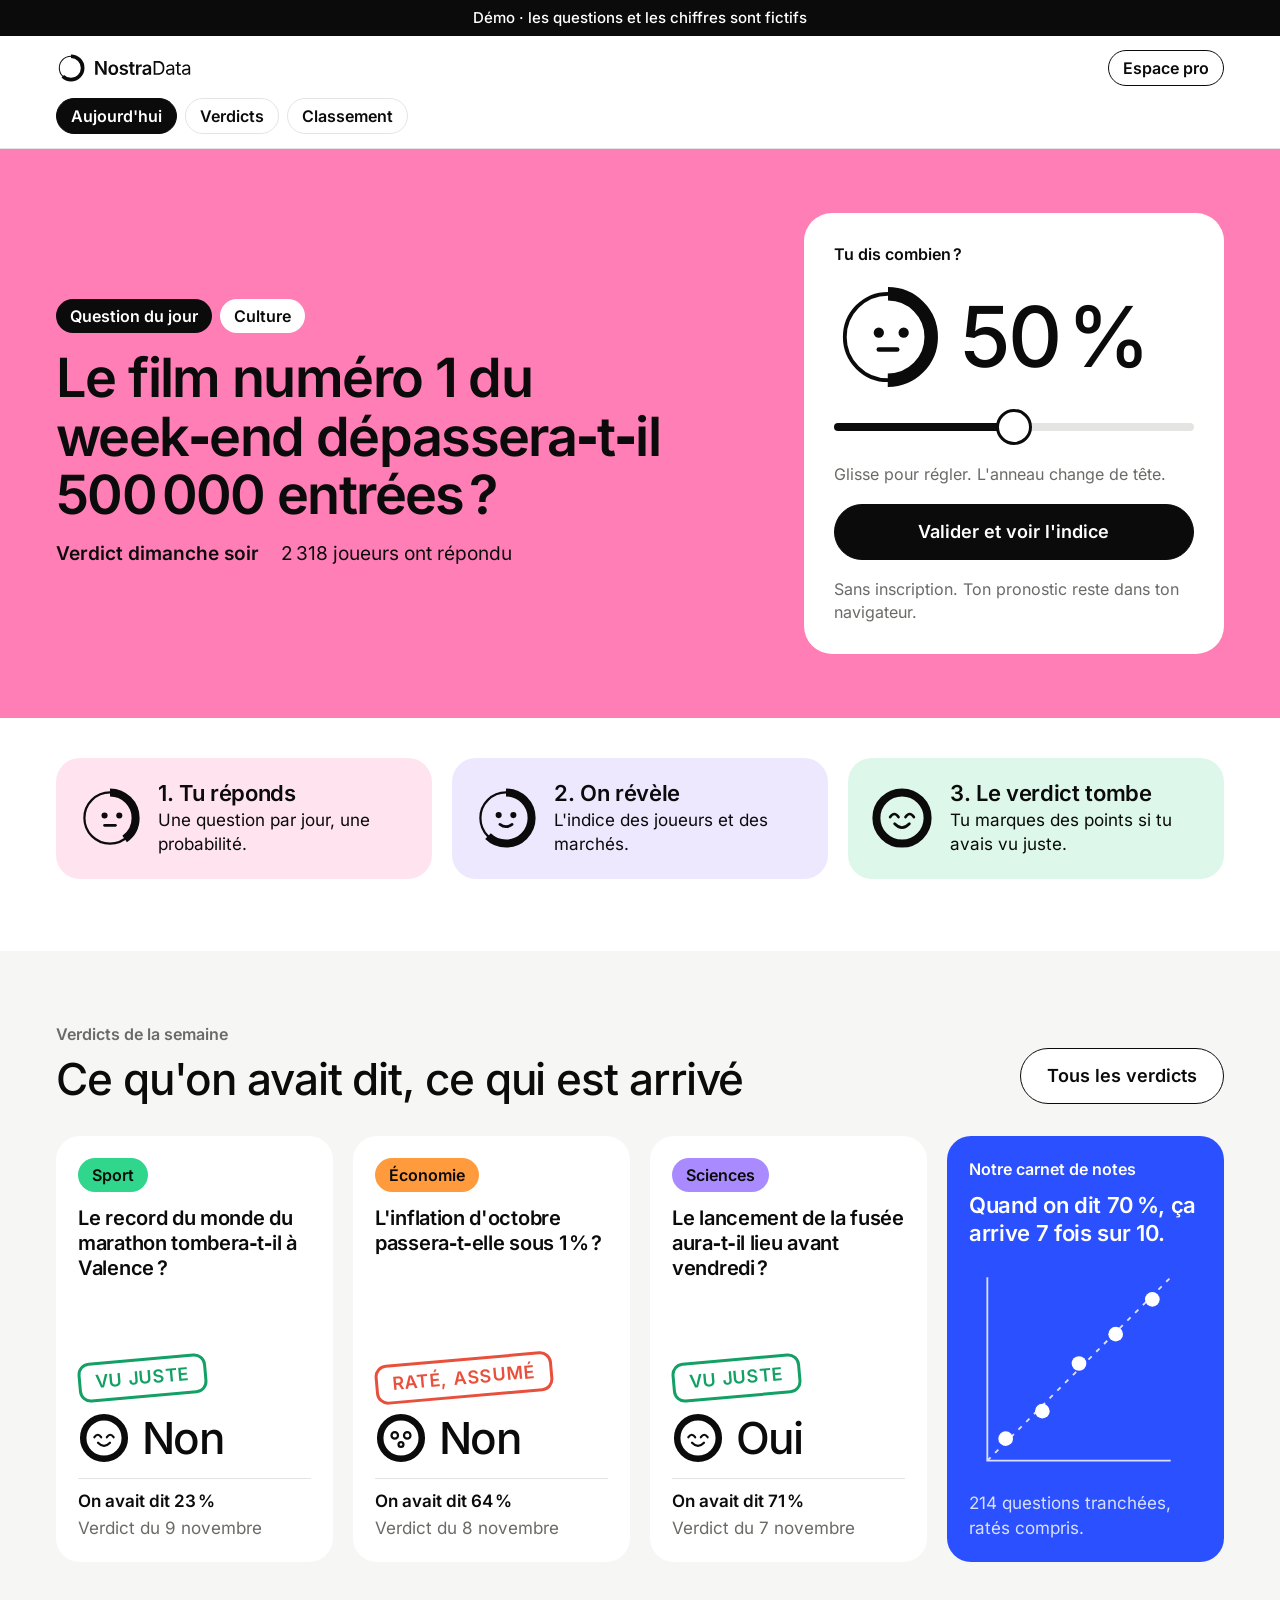
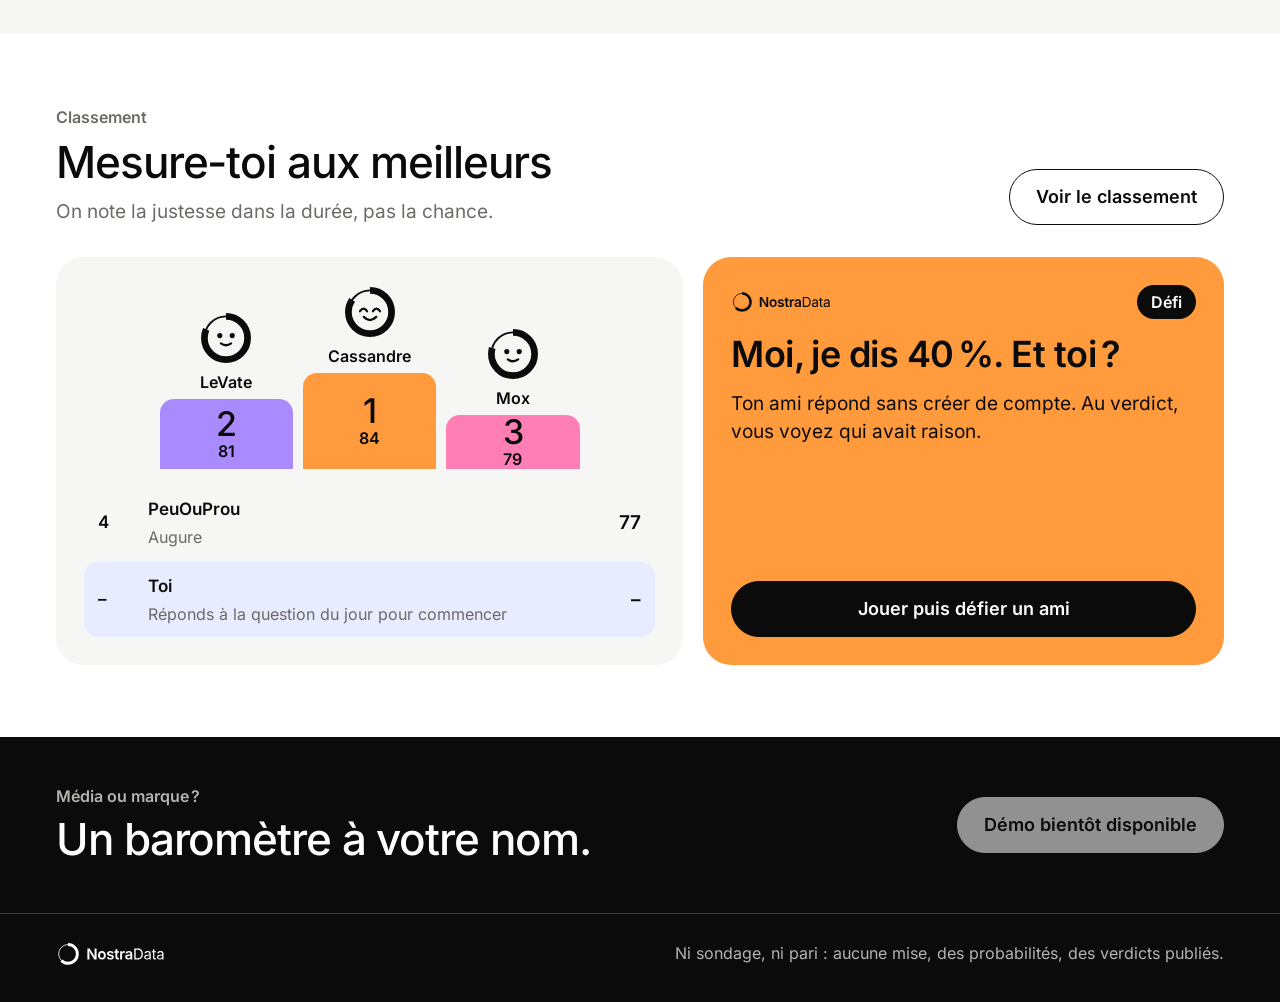
==== index.html @ 10a4ba33 "Première version du site NostraData (démo statique) Trois pages : Aujourd'hui (question du jour joua" ====
<!doctype html>
<html lang="fr">
<head>
<meta charset="utf-8">
<meta name="viewport" content="width=device-width, initial-scale=1">
<title>NostraData — L'avenir, en probabilités</title>
<meta name="description" content="Chaque jour, une question. Tu donnes ta probabilité, on te montre l'indice, et le verdict dit qui avait raison.">
<meta name="theme-color" content="#0B0B0B">
<link rel="icon" href="assets/img/favicon.svg" type="image/svg+xml">
<link rel="preload" href="assets/fonts/inter-latin-400-normal.woff2" as="font" type="font/woff2" crossorigin>
<link rel="preload" href="assets/fonts/inter-latin-600-normal.woff2" as="font" type="font/woff2" crossorigin>
<link rel="stylesheet" href="assets/css/style.css">
</head>
<body>
<div class="demo-bar">Démo · les questions et les chiffres sont fictifs</div>
<header class="site-header">
  <div class="wrap header-row">
    <a class="brand" href="index.html" aria-label="NostraData, accueil"><img src="assets/img/logo.svg" alt="NostraData" width="136" height="30"></a>
    <div class="header-right">
      <span class="streak" id="streak" hidden></span>
      <a class="btn btn--contour btn--petit" href="index.html#pro">Espace pro</a>
    </div>
    <nav class="tabs" aria-label="Navigation principale">
      <a class="tab is-active" href="index.html" aria-current="page">Aujourd'hui</a>
      <a class="tab" href="verdicts.html">Verdicts</a>
      <a class="tab" href="classement.html">Classement</a>
    </nav>
  </div>
</header>
<main>
<section class="hero t-culture" id="hero">
  <div class="wrap hero-row">
    <div class="hero-text">
      <p class="defi-banner" id="defi-banner" hidden></p>
      <div class="hero-pills"><span class="pill">Question du jour</span><span class="pill pill--blanc" id="q-theme">Culture</span></div>
      <h1 id="q-text">La question du jour arrive.</h1>
      <div class="hero-meta"><span class="strong" id="q-verdict"></span><span id="q-players"></span></div>
    </div>

    <div class="play">
      <form id="play-form" class="stack" style="gap: 18px">
        <label class="play-label" for="gauge">Tu dis combien ?</label>
        <div class="gauge"><span class="gauge-face face" id="gauge-face"></span><output class="num" id="gauge-num" for="gauge">50 %</output></div>
        <input class="slider" id="gauge" type="range" min="0" max="100" step="1" value="50">
        <p class="small muted">Glisse pour régler. L'anneau change de tête.</p>
        <button class="btn btn--plein" type="submit">Valider et voir l'indice</button>
        <p class="small muted">Sans inscription. Ton pronostic reste dans ton navigateur.</p>
      </form>

      <div class="reveal" id="reveal" tabindex="-1" aria-live="polite" hidden>
        <div class="duo">
          <div><span class="face" id="r-me-face"></span><span class="num moi" id="r-me"></span><span class="small strong moi">Toi</span></div>
          <div><span class="face" id="r-index-face"></span><span class="num" id="r-index"></span><span class="small strong">L'indice</span></div>
        </div>
        <div class="reveal-stamp" id="r-stamp"></div>
        <p class="strong" id="r-message"></p>
        <div class="rows">
          <div><span>Écart avec l'indice</span><span id="r-gap"></span></div>
          <div><span>Les joueurs</span><span id="r-joueurs"></span></div>
          <div><span>Les marchés</span><span id="r-marches"></span></div>
          <div id="r-friend-row" hidden><span>Ton ami</span><span id="r-friend"></span></div>
        </div>
        <p class="small" id="r-when"></p>
        <button class="btn btn--plein" type="button" id="share">Défier un ami</button>
        <p class="small muted share-status" id="share-status" role="status"></p>
        <button class="link-btn small" type="button" id="replay">Rejouer (démo)</button>
      </div>
    </div>
  </div>
</section>

<section class="steps">
  <div class="wrap grid">
    <div class="step step--1"><span class="face" data-face="40,partage"></span><div><h3>1. Tu réponds</h3><p>Une question par jour, une probabilité.</p></div></div>
    <div class="step step--2"><span class="face" data-face="62,confiant"></span><div><h3>2. On révèle</h3><p>L'indice des joueurs et des marchés.</p></div></div>
    <div class="step step--3"><span class="face" data-face="100,sur"></span><div><h3>3. Le verdict tombe</h3><p>Tu marques des points si tu avais vu juste.</p></div></div>
  </div>
</section>

<section class="section section--gris" style="margin-top: var(--bloc)">
  <div class="wrap stack">
    <div class="section-head">
      <div><p class="kicker">Verdicts de la semaine</p><h2 class="h2">Ce qu'on avait dit, ce qui est arrivé</h2></div>
      <a class="btn btn--contour" href="verdicts.html">Tous les verdicts</a>
    </div>
    <div class="grid" id="verdicts-preview"></div>
  </div>
</section>

<section class="section">
  <div class="wrap stack">
    <div class="section-head">
      <div><p class="kicker">Classement</p><h2 class="h2">Mesure-toi aux meilleurs</h2><p class="muted">On note la justesse dans la durée, pas la chance.</p></div>
      <a class="btn btn--contour" href="classement.html">Voir le classement</a>
    </div>
    <div class="duo-cols">
    <div class="board">
      <div class="podium" id="podium"></div>
      <ol class="rank-list" id="rank-list" data-limit="4"></ol>
    </div>
    <aside class="defi">
      <div class="defi-top"><img src="assets/img/logo.svg" alt="" width="100" height="22"><span class="pill">Défi</span></div>
      <h3>Moi, je dis 40 %. Et toi ?</h3>
      <p>Ton ami répond sans créer de compte. Au verdict, vous voyez qui avait raison.</p>
      <div class="spacer"></div>
      <a class="btn btn--plein" href="index.html">Jouer puis défier un ami</a>
    </aside>
    </div>
  </div>
</section>
</main>
<section class="pro" id="pro">
  <div class="wrap pro-row">
    <div>
      <p class="kicker">Média ou marque ?</p>
      <h2 class="h2">Un baromètre à votre nom.</h2>
    </div>
    <a class="btn btn--blanc" id="pro-contact" href="#pro">Demander une démo</a>
  </div>
</section>
<footer class="site-footer">
  <div class="wrap footer-row">
    <img src="assets/img/logo-blanc.svg" alt="NostraData" width="109" height="24">
    <p>Ni sondage, ni pari : aucune mise, des probabilités, des verdicts publiés.</p>
  </div>
</footer>
<script src="assets/js/data.js"></script>
<script src="assets/js/app.js"></script>
</body>
</html>
---- assets/css/style.css ----
/* NostraData — feuille de style du site
   Charte : Inter (400, 500, 600), aucun texte sous 15 px, une couleur par thème. */

@font-face { font-family: "Inter"; font-style: normal; font-weight: 400; font-display: swap; src: url("../fonts/inter-latin-400-normal.woff2") format("woff2"); }
@font-face { font-family: "Inter"; font-style: normal; font-weight: 500; font-display: swap; src: url("../fonts/inter-latin-500-normal.woff2") format("woff2"); }
@font-face { font-family: "Inter"; font-style: normal; font-weight: 600; font-display: swap; src: url("../fonts/inter-latin-600-normal.woff2") format("woff2"); }

:root {
  --encre: #0B0B0B;
  --blanc: #FFFFFF;
  --gris-50: #F6F6F5;
  --gris-200: #E4E4E2;
  --gris-600: #6A6A67;
  --gris-sombre: #B4B4B1;
  --bleu: #2B50FF;   --bleu-clair: #E8ECFF;
  --vert: #2FD68B;   --vert-clair: #DDF7EA;   --vert-texte: #12A064;
  --rose: #FF7EB6;   --rose-clair: #FFE4EF;
  --orange: #FF9A3D; --orange-clair: #FFEAD8;
  --violet: #A98BFF; --violet-clair: #EEE8FF; --violet-texte: #7A55F0;
  --corail: #FF6A55; --corail-texte: #E8503B;
  --rayon: 24px;
  --marge: 20px;
  --bloc: 40px;
}
@media (min-width: 900px) { :root { --marge: 56px; --bloc: 72px; } }

* { box-sizing: border-box; }
html { -webkit-text-size-adjust: 100%; }
body { margin: 0; background: var(--blanc); color: var(--encre); font-family: "Inter", system-ui, sans-serif; font-size: 17px; line-height: 1.45; }
@media (min-width: 900px) { body { font-size: 19px; } }
img, svg { display: block; max-width: 100%; }
h1, h2, h3, p { margin: 0; }
a { color: inherit; }
:focus-visible { outline: 3px solid var(--bleu); outline-offset: 3px; border-radius: 6px; }
[hidden] { display: none !important; }

.wrap { max-width: 1280px; margin: 0 auto; padding-left: var(--marge); padding-right: var(--marge); }
.section { padding-top: var(--bloc); padding-bottom: var(--bloc); }
.section--gris { background: var(--gris-50); }
.stack { display: flex; flex-direction: column; gap: 24px; }
@media (min-width: 900px) { .stack { gap: 32px; } }
.grid { display: grid; gap: 20px; grid-template-columns: repeat(auto-fit, minmax(250px, 1fr)); }
.muted { color: var(--gris-600); }
.small { font-size: 16px; line-height: 23px; }
.strong { font-weight: 600; }
.nowrap { white-space: nowrap; }

/* Thèmes : une couleur par thème, texte noir sauf sur le bleu */
.t-politique { --theme: var(--bleu);   --theme-texte: var(--blanc); --theme-clair: var(--bleu-clair); }
.t-sport     { --theme: var(--vert);   --theme-texte: var(--encre); --theme-clair: var(--vert-clair); }
.t-culture   { --theme: var(--rose);   --theme-texte: var(--encre); --theme-clair: var(--rose-clair); }
.t-economie  { --theme: var(--orange); --theme-texte: var(--encre); --theme-clair: var(--orange-clair); }
.t-sciences  { --theme: var(--violet); --theme-texte: var(--encre); --theme-clair: var(--violet-clair); }

/* Bandeau démo et en-tête */
.demo-bar { background: var(--encre); color: var(--blanc); text-align: center; font-size: 15px; line-height: 22px; font-weight: 500; padding: 7px 16px; }
.site-header { border-bottom: 1px solid var(--gris-200); background: var(--blanc); }
.header-row { display: flex; flex-wrap: wrap; align-items: center; justify-content: space-between; gap: 12px 24px; padding-top: 14px; padding-bottom: 14px; }
.brand img { height: 30px; width: auto; }
.header-right { display: flex; align-items: center; gap: 10px; }
.streak { display: flex; align-items: center; gap: 8px; background: var(--rose-clair); border-radius: 999px; padding: 5px 14px 5px 6px; font-size: 16px; line-height: 22px; font-weight: 600; }
.streak svg { width: 30px; height: 30px; }
.tabs { flex: 1 1 100%; display: flex; gap: 8px; overflow-x: auto; }
.tab { flex: 0 0 auto; text-decoration: none; font-size: 16px; line-height: 22px; font-weight: 600; padding: 6px 14px; border-radius: 999px; border: 1.5px solid var(--gris-200); background: var(--blanc); color: var(--encre); }
.tab:hover { border-color: var(--encre); }
.tab.is-active { background: var(--encre); border-color: var(--encre); color: var(--blanc); }

/* Éléments de base */
.pill { display: inline-block; font-size: 16px; line-height: 22px; font-weight: 600; padding: 6px 14px; border-radius: 999px; white-space: nowrap; background: var(--encre); color: var(--blanc); }
.pill--blanc { background: var(--blanc); color: var(--encre); }
.pill--theme { background: var(--theme); color: var(--theme-texte); }
.btn { display: inline-block; cursor: pointer; text-align: center; text-decoration: none; font-family: inherit; font-size: 18px; line-height: 24px; font-weight: 600; padding: 15px 26px; border-radius: 999px; border: 1.5px solid var(--encre); background: var(--encre); color: var(--blanc); white-space: nowrap; transition: transform 0.12s ease; }
.btn:hover { transform: translateY(-1px); }
.btn:active { transform: translateY(1px); }
.btn--blanc { background: var(--blanc); color: var(--encre); border-color: var(--blanc); }
.btn--contour { background: var(--blanc); color: var(--encre); }
.btn--plein { width: 100%; }
.btn--petit { font-size: 16px; line-height: 22px; padding: 6px 14px; }
.btn[disabled], .btn[aria-disabled="true"] { opacity: 0.55; cursor: default; transform: none; }
.link-btn { background: none; border: 0; padding: 0; font: inherit; color: var(--gris-600); text-decoration: underline; cursor: pointer; }
.kicker { font-size: 16px; line-height: 22px; font-weight: 600; color: var(--gris-600); }
.h2 { font-size: 30px; line-height: 1.12; font-weight: 500; letter-spacing: -0.025em; }
@media (min-width: 900px) { .h2 { font-size: 44px; } }
.section-head { display: flex; flex-wrap: wrap; align-items: flex-end; justify-content: space-between; gap: 16px; }
.section-head > div { display: flex; flex-direction: column; gap: 10px; max-width: 820px; }
.q { font-weight: 600; letter-spacing: -0.015em; font-size: 20px; line-height: 1.25; }
.num { font-weight: 500; letter-spacing: -0.035em; line-height: 1; white-space: nowrap; }
.stamp { display: inline-block; transform: rotate(-5deg); border: 3px solid currentColor; border-radius: 12px; padding: 6px 14px; font-size: 18px; line-height: 22px; font-weight: 600; letter-spacing: 0.04em; text-transform: uppercase; white-space: nowrap; }
.stamp--juste { color: var(--vert-texte); }
.stamp--rate { color: var(--corail-texte); }
.stamp--foule { color: var(--violet-texte); transform: rotate(-3deg); }

/* Question du jour */
.hero { background: var(--theme); color: var(--theme-texte); }
.hero-row { display: flex; flex-wrap: wrap; align-items: center; justify-content: space-between; gap: 28px; padding-top: 36px; padding-bottom: 36px; }
@media (min-width: 900px) { .hero-row { gap: 56px; padding-top: 64px; padding-bottom: 64px; } }
.hero-text { flex: 999 1 420px; min-width: 0; display: flex; flex-direction: column; gap: 16px; }
.hero-pills { display: flex; flex-wrap: wrap; gap: 8px; }
.hero h1 { font-size: 33px; line-height: 1.08; font-weight: 600; letter-spacing: -0.03em; }
@media (min-width: 900px) { .hero h1 { font-size: 54px; } }
.hero-meta { display: flex; flex-wrap: wrap; gap: 6px 22px; }
.defi-banner { background: var(--encre); color: var(--blanc); border-radius: 16px; padding: 12px 18px; font-weight: 600; align-self: flex-start; }

.play { flex: 1 1 300px; min-width: 0; max-width: 460px; background: var(--blanc); color: var(--encre); border-radius: 28px; padding: 22px; display: flex; flex-direction: column; gap: 18px; }
@media (min-width: 900px) { .play { flex-basis: 420px; padding: 30px; } }
.play-label { font-size: 16px; line-height: 22px; font-weight: 600; }
.gauge { display: flex; align-items: center; gap: 18px; }
.gauge-face { flex: 0 0 auto; width: 92px; height: 92px; }
.gauge .num { font-size: 68px; }
@media (min-width: 900px) { .gauge-face { width: 108px; height: 108px; } .gauge .num { font-size: 84px; } }
.face svg { width: 100%; height: 100%; }
.face .arc { transition: stroke-dasharray 0.25s ease; }

.slider { -webkit-appearance: none; appearance: none; width: 100%; height: 36px; margin: 0; background: transparent; cursor: pointer; --val: 50%; }
.slider::-webkit-slider-runnable-track { height: 8px; border-radius: 4px; background: linear-gradient(to right, var(--encre) var(--val), var(--gris-200) var(--val)); }
.slider::-moz-range-track { height: 8px; border-radius: 4px; background: var(--gris-200); }
.slider::-moz-range-progress { height: 8px; border-radius: 4px; background: var(--encre); }
.slider::-webkit-slider-thumb { -webkit-appearance: none; appearance: none; width: 36px; height: 36px; margin-top: -14px; border-radius: 50%; background: var(--blanc); border: 3px solid var(--encre); }
.slider::-moz-range-thumb { width: 30px; height: 30px; border-radius: 50%; background: var(--blanc); border: 3px solid var(--encre); }

/* Révélation */
.reveal { display: flex; flex-direction: column; gap: 16px; animation: apparition 0.35s ease; }
.reveal:focus { outline: none; }
.duo { display: flex; gap: 10px; }
.duo > div { flex: 1 1 0; display: flex; flex-direction: column; align-items: center; gap: 6px; text-align: center; }
.duo .face { width: 84px; height: 84px; }
.duo .num { font-size: 40px; }
.duo .moi { color: #E0458A; }
.reveal-stamp { display: flex; justify-content: center; min-height: 40px; }
.rows > div { display: flex; justify-content: space-between; gap: 12px; padding: 8px 0; border-top: 1px solid var(--gris-200); font-size: 16px; line-height: 23px; }
.rows > div > span:first-child { color: var(--gris-600); }
.rows > div > span:last-child { font-weight: 600; text-align: right; }
.share-status { min-height: 23px; }
@keyframes apparition { from { opacity: 0; transform: translateY(8px); } to { opacity: 1; transform: none; } }
@keyframes tampon { from { opacity: 0; transform: scale(1.6) rotate(-12deg); } to { opacity: 1; } }
.reveal .stamp { animation: tampon 0.3s ease 0.2s both; }

/* Les trois temps */
.steps { padding-top: 28px; }
@media (min-width: 900px) { .steps { padding-top: 40px; } }
.step { display: flex; align-items: center; gap: 16px; border-radius: var(--rayon); padding: 22px; }
.step .face { flex: 0 0 auto; width: 64px; height: 64px; }
.step h3 { font-size: 22px; line-height: 1.25; font-weight: 600; letter-spacing: -0.015em; }
.step p { font-size: 17px; line-height: 1.45; }
.step--1 { background: var(--rose-clair); } .step--2 { background: var(--violet-clair); } .step--3 { background: var(--vert-clair); }

/* Cartes de verdict */
.card { background: var(--blanc); border-radius: var(--rayon); padding: 22px; display: flex; flex-direction: column; gap: 14px; }
.section:not(.section--gris) .card { border: 1px solid var(--gris-200); }
.card .spacer { flex: 1 1 0; }
.card .result { display: flex; align-items: center; gap: 12px; }
.card .result .face { flex: 0 0 auto; width: 52px; height: 52px; }
.card .result .num { font-size: 44px; }
.card .said { border-top: 1px solid var(--gris-200); padding-top: 10px; display: flex; flex-direction: column; gap: 2px; font-size: 17px; }
.calib { background: var(--bleu); color: var(--blanc); border-radius: var(--rayon); padding: 22px; display: flex; flex-direction: column; gap: 12px; }
.calib .kicker { color: var(--blanc); }
.calib h3 { font-size: 22px; line-height: 1.25; font-weight: 600; letter-spacing: -0.015em; }
.calib svg { max-width: 220px; width: 100%; }
.calib p { color: #D9E0FF; font-size: 17px; }
.filters { display: flex; flex-wrap: wrap; gap: 8px; }
.filter { cursor: pointer; font-family: inherit; font-size: 16px; line-height: 22px; font-weight: 600; padding: 6px 14px; border-radius: 999px; border: 1.5px solid var(--gris-200); background: var(--blanc); color: var(--encre); }
.filter[aria-pressed="true"] { background: var(--encre); border-color: var(--encre); color: var(--blanc); }

/* Classement */
.duo-cols { display: flex; flex-wrap: wrap; gap: 20px; }
.board { flex: 1.3 1 340px; min-width: 0; background: var(--gris-50); border-radius: 28px; padding: 22px; display: flex; flex-direction: column; gap: 16px; }
@media (min-width: 900px) { .board { padding: 28px; } }
.podium { display: flex; align-items: flex-end; gap: 10px; width: 100%; max-width: 420px; align-self: center; }
.podium > div { flex: 1 1 0; min-width: 0; display: flex; flex-direction: column; align-items: center; gap: 6px; }
.podium .face { width: 54px; height: 54px; }
.podium .name { font-size: 16px; line-height: 22px; font-weight: 600; max-width: 100%; overflow: hidden; text-overflow: ellipsis; white-space: nowrap; }
.podium .plinth { width: 100%; border-radius: 14px 14px 0 0; display: flex; flex-direction: column; align-items: center; justify-content: center; }
.podium .plinth .num { font-size: 34px; }
.podium .plinth span:last-child { font-size: 16px; line-height: 20px; font-weight: 600; }
.p1 .plinth { height: 96px; background: var(--orange); } .p2 .plinth { height: 70px; background: var(--violet); } .p3 .plinth { height: 54px; background: var(--rose); }
.rank-list { list-style: none; margin: 0; padding: 0; display: flex; flex-direction: column; gap: 2px; }
.rank-list li { display: flex; align-items: center; gap: 12px; padding: 10px 14px; border-radius: 14px; }
.rank-list li.me { background: var(--bleu-clair); }
.rank-list .rank { flex: 0 0 38px; font-weight: 600; font-size: 17px; }
.rank-list .who { flex: 1 1 0; min-width: 0; }
.rank-list .who .name { font-weight: 600; font-size: 17px; line-height: 24px; }
.rank-list .who .title { font-size: 16px; line-height: 22px; color: var(--gris-600); }
.rank-list .score { font-weight: 600; font-size: 19px; }
.defi { flex: 1 1 300px; min-width: 0; background: var(--orange); border-radius: 28px; padding: 22px; display: flex; flex-direction: column; gap: 14px; }
@media (min-width: 900px) { .defi { padding: 28px; } }
.defi-top { display: flex; align-items: center; justify-content: space-between; }
.defi-top img { height: 22px; width: auto; }
.defi h3 { font-size: 30px; line-height: 1.2; font-weight: 600; letter-spacing: -0.015em; }
@media (min-width: 900px) { .defi h3 { font-size: 36px; } }
.defi .spacer { flex: 1 1 0; }

/* Espace pro et pied de page (registre institut : noir et blanc) */
.pro { background: var(--encre); color: var(--blanc); }
.pro-row { display: flex; flex-wrap: wrap; align-items: center; justify-content: space-between; gap: 20px; padding-top: 36px; padding-bottom: 36px; }
@media (min-width: 900px) { .pro-row { padding-top: 48px; padding-bottom: 48px; } }
.pro-row > div { display: flex; flex-direction: column; gap: 8px; max-width: 760px; }
.pro .kicker { color: var(--gris-sombre); }
.site-footer { background: var(--encre); color: var(--gris-sombre); border-top: 1px solid #3A3A39; font-size: 16px; line-height: 23px; }
.footer-row { display: flex; flex-wrap: wrap; align-items: center; justify-content: space-between; gap: 14px 32px; padding-top: 28px; padding-bottom: 36px; }
.footer-row img { height: 24px; width: auto; }

@media (prefers-reduced-motion: reduce) {
  * { animation: none !important; transition: none !important; }
}
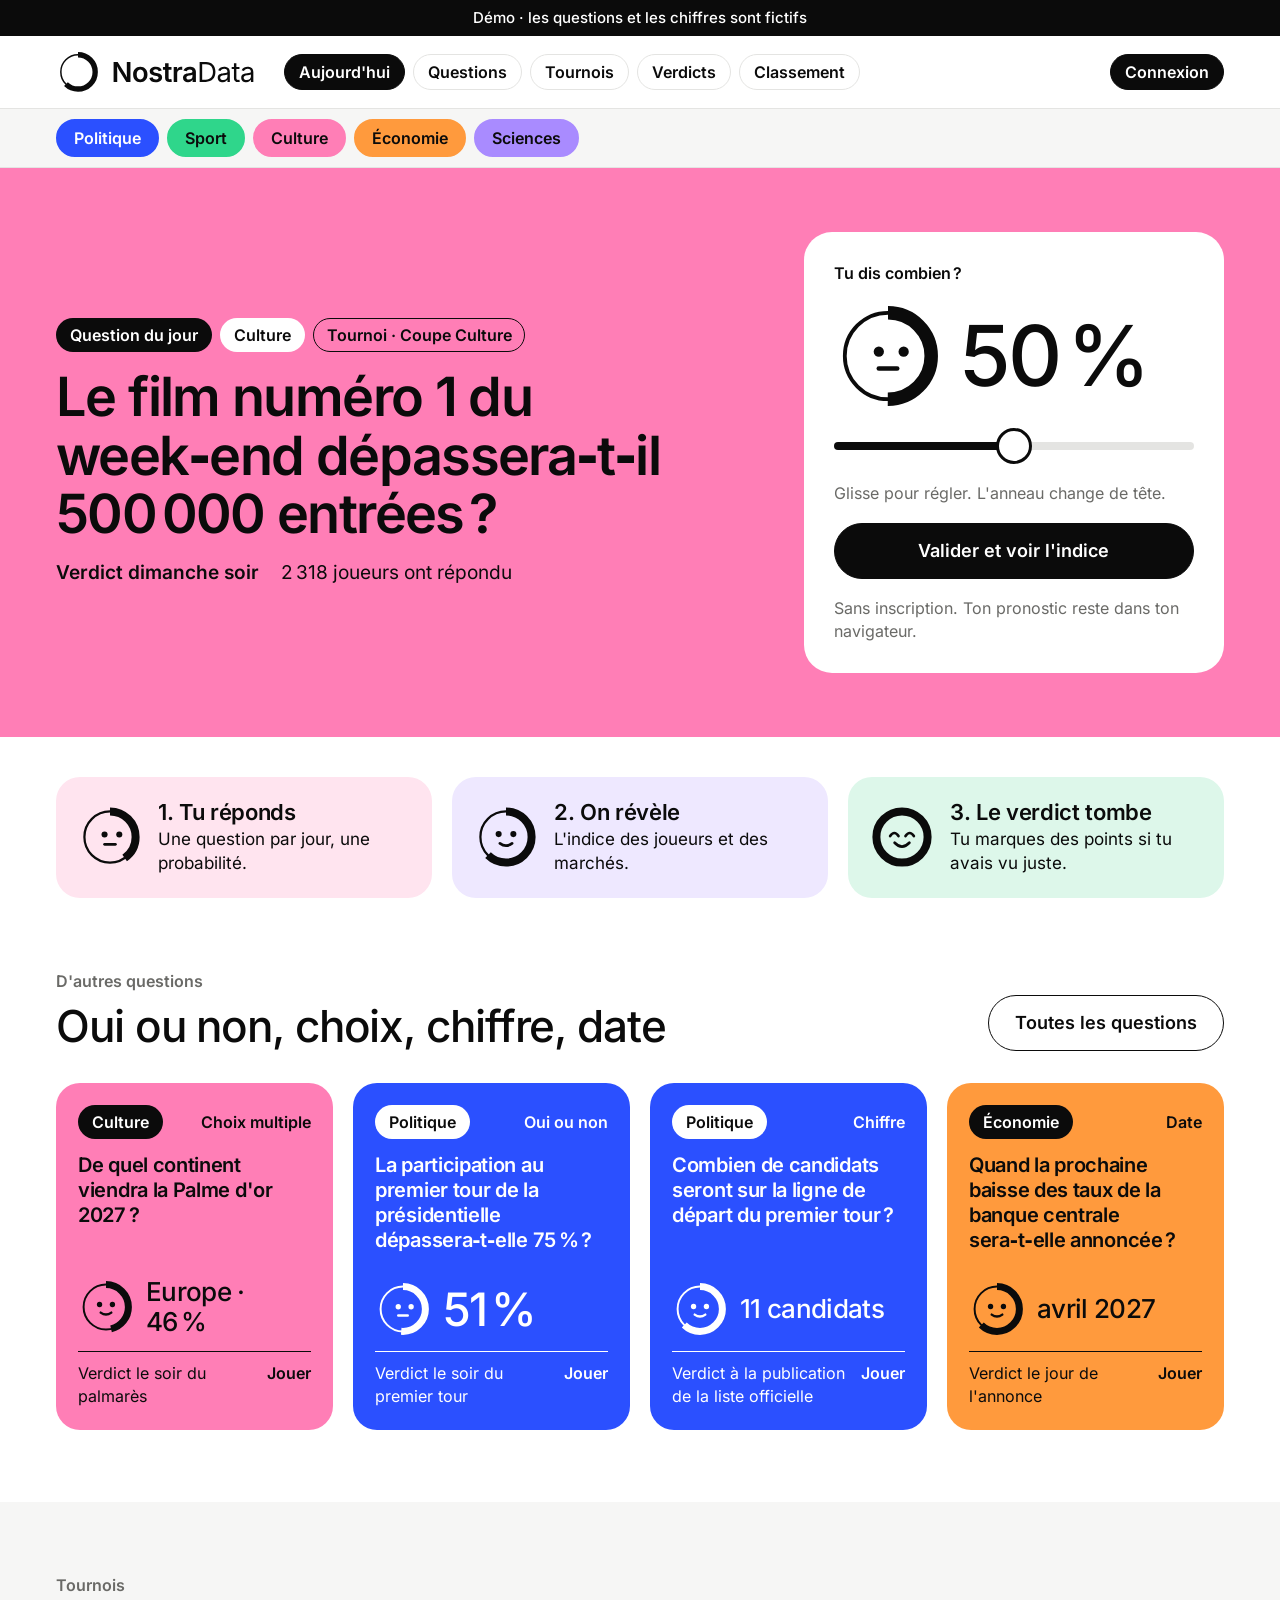
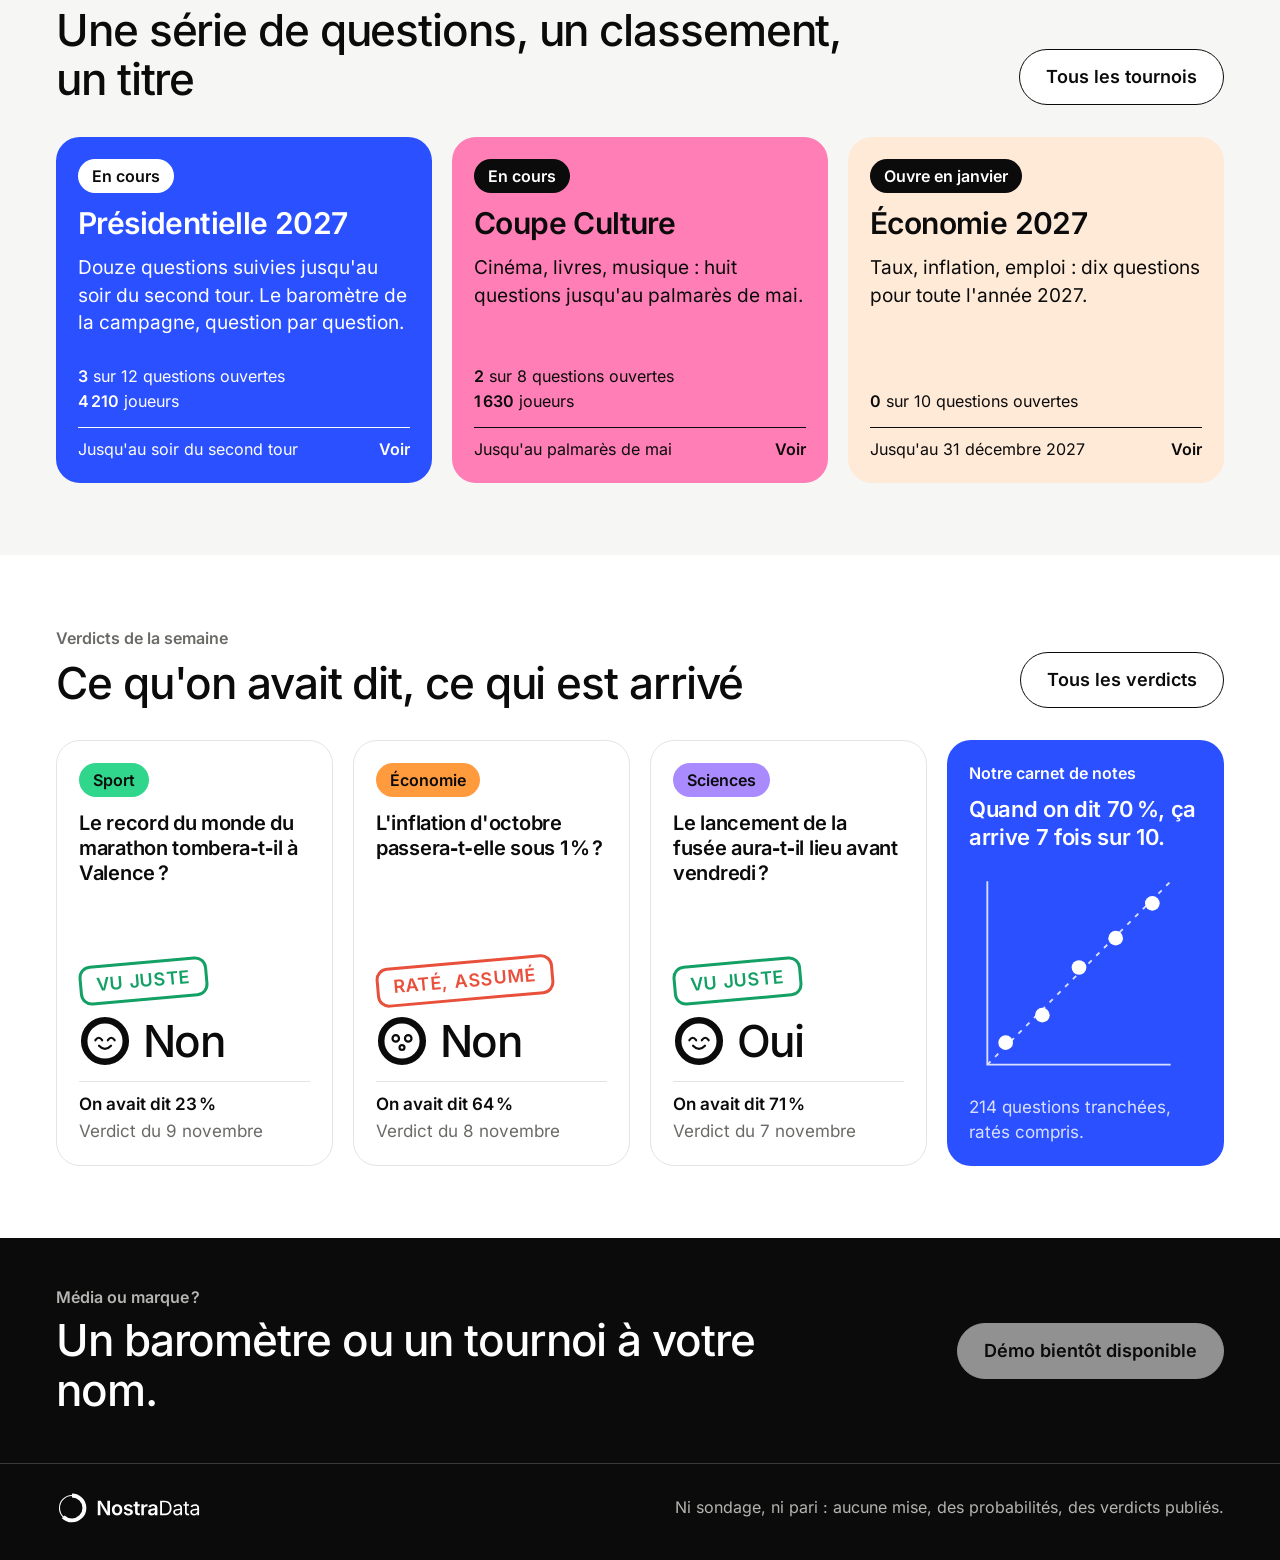
==== commit 68e94c3f: "Connexion, types de questions, tournois et catégories - Page de connexion (démo : rien n'est envoyé " ====
--- a/index.html
+++ b/index.html
@@ -15,16 +15,21 @@
 <div class="demo-bar">Démo · les questions et les chiffres sont fictifs</div>
 <header class="site-header">
   <div class="wrap header-row">
-    <a class="brand" href="index.html" aria-label="NostraData, accueil"><img src="assets/img/logo.svg" alt="NostraData" width="136" height="30"></a>
-    <div class="header-right">
-      <span class="streak" id="streak" hidden></span>
-      <a class="btn btn--contour btn--petit" href="index.html#pro">Espace pro</a>
-    </div>
+    <a class="brand" href="index.html" aria-label="NostraData, accueil"><img src="assets/img/logo.svg" alt="NostraData" width="200" height="44"></a>
     <nav class="tabs" aria-label="Navigation principale">
       <a class="tab is-active" href="index.html" aria-current="page">Aujourd'hui</a>
+      <a class="tab" href="questions.html">Questions</a>
+      <a class="tab" href="tournois.html">Tournois</a>
       <a class="tab" href="verdicts.html">Verdicts</a>
       <a class="tab" href="classement.html">Classement</a>
     </nav>
+    <div class="header-right">
+      <span class="streak" id="streak" hidden></span>
+      <a class="btn btn--petit" id="auth-link" href="connexion.html">Connexion</a>
+    </div>
+  </div>
+  <div class="cats-bar">
+    <nav class="wrap cats" id="cats" aria-label="Catégories"><a class="cat t-politique" href="questions.html?theme=politique">Politique</a><a class="cat t-sport" href="questions.html?theme=sport">Sport</a><a class="cat t-culture" href="questions.html?theme=culture">Culture</a><a class="cat t-economie" href="questions.html?theme=economie">Économie</a><a class="cat t-sciences" href="questions.html?theme=sciences">Sciences</a></nav>
   </div>
 </header>
 <main>
@@ -32,40 +37,11 @@
   <div class="wrap hero-row">
     <div class="hero-text">
       <p class="defi-banner" id="defi-banner" hidden></p>
-      <div class="hero-pills"><span class="pill">Question du jour</span><span class="pill pill--blanc" id="q-theme">Culture</span></div>
+      <div class="hero-pills" id="q-pills"></div>
       <h1 id="q-text">La question du jour arrive.</h1>
       <div class="hero-meta"><span class="strong" id="q-verdict"></span><span id="q-players"></span></div>
     </div>
-
-    <div class="play">
-      <form id="play-form" class="stack" style="gap: 18px">
-        <label class="play-label" for="gauge">Tu dis combien ?</label>
-        <div class="gauge"><span class="gauge-face face" id="gauge-face"></span><output class="num" id="gauge-num" for="gauge">50 %</output></div>
-        <input class="slider" id="gauge" type="range" min="0" max="100" step="1" value="50">
-        <p class="small muted">Glisse pour régler. L'anneau change de tête.</p>
-        <button class="btn btn--plein" type="submit">Valider et voir l'indice</button>
-        <p class="small muted">Sans inscription. Ton pronostic reste dans ton navigateur.</p>
-      </form>
-
-      <div class="reveal" id="reveal" tabindex="-1" aria-live="polite" hidden>
-        <div class="duo">
-          <div><span class="face" id="r-me-face"></span><span class="num moi" id="r-me"></span><span class="small strong moi">Toi</span></div>
-          <div><span class="face" id="r-index-face"></span><span class="num" id="r-index"></span><span class="small strong">L'indice</span></div>
-        </div>
-        <div class="reveal-stamp" id="r-stamp"></div>
-        <p class="strong" id="r-message"></p>
-        <div class="rows">
-          <div><span>Écart avec l'indice</span><span id="r-gap"></span></div>
-          <div><span>Les joueurs</span><span id="r-joueurs"></span></div>
-          <div><span>Les marchés</span><span id="r-marches"></span></div>
-          <div id="r-friend-row" hidden><span>Ton ami</span><span id="r-friend"></span></div>
-        </div>
-        <p class="small" id="r-when"></p>
-        <button class="btn btn--plein" type="button" id="share">Défier un ami</button>
-        <p class="small muted share-status" id="share-status" role="status"></p>
-        <button class="link-btn small" type="button" id="replay">Rejouer (démo)</button>
-      </div>
-    </div>
+    <div class="play" id="play" data-question="today"><noscript>Active JavaScript pour jouer.</noscript></div>
   </div>
 </section>
 
@@ -77,7 +53,27 @@
   </div>
 </section>
 
-<section class="section section--gris" style="margin-top: var(--bloc)">
+<section class="section">
+  <div class="wrap stack">
+    <div class="section-head">
+      <div><p class="kicker">D'autres questions</p><h2 class="h2">Oui ou non, choix, chiffre, date</h2></div>
+      <a class="btn btn--contour" href="questions.html">Toutes les questions</a>
+    </div>
+    <div class="grid" data-questions="autres" data-limit="4"></div>
+  </div>
+</section>
+
+<section class="section section--gris">
+  <div class="wrap stack">
+    <div class="section-head">
+      <div><p class="kicker">Tournois</p><h2 class="h2">Une série de questions, un classement, un titre</h2></div>
+      <a class="btn btn--contour" href="tournois.html">Tous les tournois</a>
+    </div>
+    <div class="grid grid--large" data-tournaments data-limit="3"></div>
+  </div>
+</section>
+
+<section class="section">
   <div class="wrap stack">
     <div class="section-head">
       <div><p class="kicker">Verdicts de la semaine</p><h2 class="h2">Ce qu'on avait dit, ce qui est arrivé</h2></div>
@@ -86,41 +82,19 @@
     <div class="grid" id="verdicts-preview"></div>
   </div>
 </section>
-
-<section class="section">
-  <div class="wrap stack">
-    <div class="section-head">
-      <div><p class="kicker">Classement</p><h2 class="h2">Mesure-toi aux meilleurs</h2><p class="muted">On note la justesse dans la durée, pas la chance.</p></div>
-      <a class="btn btn--contour" href="classement.html">Voir le classement</a>
-    </div>
-    <div class="duo-cols">
-    <div class="board">
-      <div class="podium" id="podium"></div>
-      <ol class="rank-list" id="rank-list" data-limit="4"></ol>
-    </div>
-    <aside class="defi">
-      <div class="defi-top"><img src="assets/img/logo.svg" alt="" width="100" height="22"><span class="pill">Défi</span></div>
-      <h3>Moi, je dis 40 %. Et toi ?</h3>
-      <p>Ton ami répond sans créer de compte. Au verdict, vous voyez qui avait raison.</p>
-      <div class="spacer"></div>
-      <a class="btn btn--plein" href="index.html">Jouer puis défier un ami</a>
-    </aside>
-    </div>
-  </div>
-</section>
 </main>
 <section class="pro" id="pro">
   <div class="wrap pro-row">
     <div>
       <p class="kicker">Média ou marque ?</p>
-      <h2 class="h2">Un baromètre à votre nom.</h2>
+      <h2 class="h2">Un baromètre ou un tournoi à votre nom.</h2>
     </div>
     <a class="btn btn--blanc" id="pro-contact" href="#pro">Demander une démo</a>
   </div>
 </section>
 <footer class="site-footer">
   <div class="wrap footer-row">
-    <img src="assets/img/logo-blanc.svg" alt="NostraData" width="109" height="24">
+    <img src="assets/img/logo-blanc.svg" alt="NostraData" width="145" height="32">
     <p>Ni sondage, ni pari : aucune mise, des probabilités, des verdicts publiés.</p>
   </div>
 </footer>
--- a/assets/css/style.css
+++ b/assets/css/style.css
@@ -46,24 +46,34 @@
 .nowrap { white-space: nowrap; }
 
 /* Thèmes : une couleur par thème, texte noir sauf sur le bleu */
-.t-politique { --theme: var(--bleu);   --theme-texte: var(--blanc); --theme-clair: var(--bleu-clair); }
-.t-sport     { --theme: var(--vert);   --theme-texte: var(--encre); --theme-clair: var(--vert-clair); }
-.t-culture   { --theme: var(--rose);   --theme-texte: var(--encre); --theme-clair: var(--rose-clair); }
-.t-economie  { --theme: var(--orange); --theme-texte: var(--encre); --theme-clair: var(--orange-clair); }
-.t-sciences  { --theme: var(--violet); --theme-texte: var(--encre); --theme-clair: var(--violet-clair); }
+.t-politique { --theme: var(--bleu);   --theme-texte: var(--blanc); --theme-clair: var(--bleu-clair); --theme-inverse: var(--encre); }
+.t-sport     { --theme: var(--vert);   --theme-texte: var(--encre); --theme-clair: var(--vert-clair); --theme-inverse: var(--blanc); }
+.t-culture   { --theme: var(--rose);   --theme-texte: var(--encre); --theme-clair: var(--rose-clair); --theme-inverse: var(--blanc); }
+.t-economie  { --theme: var(--orange); --theme-texte: var(--encre); --theme-clair: var(--orange-clair); --theme-inverse: var(--blanc); }
+.t-sciences  { --theme: var(--violet); --theme-texte: var(--encre); --theme-clair: var(--violet-clair); --theme-inverse: var(--blanc); }
 
 /* Bandeau démo et en-tête */
 .demo-bar { background: var(--encre); color: var(--blanc); text-align: center; font-size: 15px; line-height: 22px; font-weight: 500; padding: 7px 16px; }
 .site-header { border-bottom: 1px solid var(--gris-200); background: var(--blanc); }
-.header-row { display: flex; flex-wrap: wrap; align-items: center; justify-content: space-between; gap: 12px 24px; padding-top: 14px; padding-bottom: 14px; }
-.brand img { height: 30px; width: auto; }
+.header-row { display: flex; flex-wrap: wrap; align-items: center; justify-content: space-between; gap: 12px 28px; padding-top: 14px; padding-bottom: 14px; }
+.brand img { height: 36px; width: auto; }
 .header-right { display: flex; align-items: center; gap: 10px; }
-.streak { display: flex; align-items: center; gap: 8px; background: var(--rose-clair); border-radius: 999px; padding: 5px 14px 5px 6px; font-size: 16px; line-height: 22px; font-weight: 600; }
-.streak svg { width: 30px; height: 30px; }
-.tabs { flex: 1 1 100%; display: flex; gap: 8px; overflow-x: auto; }
+.streak { display: flex; align-items: center; gap: 8px; background: var(--rose-clair); border-radius: 999px; padding: 5px 14px 5px 6px; font-size: 16px; line-height: 22px; font-weight: 600; white-space: nowrap; }
+.streak .face { width: 30px; height: 30px; }
+.tabs { order: 3; flex: 1 1 100%; display: flex; gap: 8px; overflow-x: auto; scrollbar-width: none; }
+.tabs::-webkit-scrollbar, .cats::-webkit-scrollbar { display: none; }
+@media (min-width: 900px) {
+  .brand img { height: 44px; }
+  .tabs { order: 0; flex: 1 1 auto; }
+}
 .tab { flex: 0 0 auto; text-decoration: none; font-size: 16px; line-height: 22px; font-weight: 600; padding: 6px 14px; border-radius: 999px; border: 1.5px solid var(--gris-200); background: var(--blanc); color: var(--encre); }
 .tab:hover { border-color: var(--encre); }
 .tab.is-active { background: var(--encre); border-color: var(--encre); color: var(--blanc); }
+/* Barre des catégories : une couleur par thème */
+.cats-bar { border-top: 1px solid var(--gris-200); background: var(--gris-50); }
+.cats { display: flex; gap: 8px; overflow-x: auto; scrollbar-width: none; padding-top: 10px; padding-bottom: 10px; }
+.cat { flex: 0 0 auto; text-decoration: none; font-size: 16px; line-height: 22px; font-weight: 600; padding: 6px 16px; border-radius: 999px; background: var(--theme); color: var(--theme-texte); border: 2px solid var(--theme); }
+.cat:hover, .cat.is-active { border-color: var(--encre); }
 
 /* Éléments de base */
 .pill { display: inline-block; font-size: 16px; line-height: 22px; font-weight: 600; padding: 6px 14px; border-radius: 999px; white-space: nowrap; background: var(--encre); color: var(--blanc); }
@@ -142,7 +152,7 @@
 .step .face { flex: 0 0 auto; width: 64px; height: 64px; }
 .step h3 { font-size: 22px; line-height: 1.25; font-weight: 600; letter-spacing: -0.015em; }
 .step p { font-size: 17px; line-height: 1.45; }
-.step--1 { background: var(--rose-clair); } .step--2 { background: var(--violet-clair); } .step--3 { background: var(--vert-clair); }
+.step--1 { background: var(--rose-clair); } .step--2 { background: var(--violet-clair); } .step--3 { background: var(--vert-clair); } .step--4 { background: var(--orange-clair); }
 
 /* Cartes de verdict */
 .card { background: var(--blanc); border-radius: var(--rayon); padding: 22px; display: flex; flex-direction: column; gap: 14px; }
@@ -184,7 +194,7 @@
 .defi { flex: 1 1 300px; min-width: 0; background: var(--orange); border-radius: 28px; padding: 22px; display: flex; flex-direction: column; gap: 14px; }
 @media (min-width: 900px) { .defi { padding: 28px; } }
 .defi-top { display: flex; align-items: center; justify-content: space-between; }
-.defi-top img { height: 22px; width: auto; }
+.defi-top img { height: 26px; width: auto; }
 .defi h3 { font-size: 30px; line-height: 1.2; font-weight: 600; letter-spacing: -0.015em; }
 @media (min-width: 900px) { .defi h3 { font-size: 36px; } }
 .defi .spacer { flex: 1 1 0; }
@@ -197,7 +207,85 @@
 .pro .kicker { color: var(--gris-sombre); }
 .site-footer { background: var(--encre); color: var(--gris-sombre); border-top: 1px solid #3A3A39; font-size: 16px; line-height: 23px; }
 .footer-row { display: flex; flex-wrap: wrap; align-items: center; justify-content: space-between; gap: 14px 32px; padding-top: 28px; padding-bottom: 36px; }
-.footer-row img { height: 24px; width: auto; }
+.footer-row img { height: 32px; width: auto; }
+
+/* Pastilles supplémentaires */
+.pill--inverse { background: var(--theme-texte); color: var(--theme-inverse); }
+.pill--contour { background: transparent; color: inherit; border: 1.5px solid currentColor; padding: 4.5px 12.5px; text-decoration: none; }
+.h3 { font-size: 26px; line-height: 1.2; font-weight: 600; letter-spacing: -0.015em; }
+.hero-lead { font-size: 20px; line-height: 1.45; max-width: 620px; }
+.grid--large { grid-template-columns: repeat(auto-fit, minmax(290px, 1fr)); }
+
+/* Jouer : formulaire commun aux quatre types de questions */
+.play-form { display: flex; flex-direction: column; gap: 18px; }
+.gauge .num--texte, .num--texte { font-size: 34px; line-height: 1.1; white-space: normal; letter-spacing: -0.025em; }
+@media (min-width: 900px) { .gauge .num--texte { font-size: 40px; } }
+.options { border: 0; margin: 0; padding: 0; display: flex; flex-direction: column; gap: 8px; min-width: 0; }
+.options legend { padding: 0; margin-bottom: 10px; }
+.option { position: relative; display: block; cursor: pointer; }
+.option input { position: absolute; opacity: 0; inset: 0; width: 100%; height: 100%; margin: 0; cursor: pointer; }
+.option span { display: block; border: 1.5px solid var(--gris-200); border-radius: 14px; padding: 11px 16px; font-weight: 500; font-size: 17px; line-height: 24px; }
+.option:hover span { border-color: var(--encre); }
+.option input:checked + span { background: var(--encre); border-color: var(--encre); color: var(--blanc); font-weight: 600; }
+.option input:focus-visible + span { outline: 3px solid var(--bleu); outline-offset: 3px; }
+
+/* Révélation : choix multiple */
+.bars { display: flex; flex-direction: column; gap: 10px; }
+.bar-top { display: flex; justify-content: space-between; gap: 12px; font-size: 16px; line-height: 23px; }
+.bar-top span:last-child { font-weight: 600; }
+.bar-track { height: 14px; border-radius: 7px; background: var(--gris-50); overflow: hidden; }
+.bar-fill { height: 100%; border-radius: 7px; background: var(--gris-200); }
+.bar.is-me .bar-top { font-weight: 600; color: #C23274; }
+.bar.is-me .bar-fill { background: var(--rose); }
+
+/* Révélation : chiffre et date */
+.scale { position: relative; height: 44px; margin: 6px 12px 0; }
+.scale::before { content: ""; position: absolute; left: -12px; right: -12px; top: 18px; height: 8px; border-radius: 4px; background: var(--gris-200); }
+.scale-range { position: absolute; top: 18px; height: 8px; background: var(--violet); border-radius: 4px; }
+.scale-mark { position: absolute; top: 9px; width: 26px; height: 26px; margin-left: -13px; border-radius: 50%; box-sizing: border-box; }
+.scale-index { background: var(--encre); }
+.scale-me { background: var(--blanc); border: 5px solid #E0458A; }
+.scale-ends { display: flex; justify-content: space-between; gap: 12px; }
+.scale-legend { display: flex; flex-wrap: wrap; gap: 6px 16px; }
+.scale-legend span { display: inline-flex; align-items: center; gap: 6px; }
+.lg { display: inline-block; width: 14px; height: 14px; border-radius: 50%; }
+.lg-me { border: 4px solid #E0458A; box-sizing: border-box; } .lg-index { background: var(--encre); } .lg-range { background: var(--violet); border-radius: 4px; width: 22px; height: 8px; }
+
+/* Cartes de question et de tournoi */
+.qcard, .tcard { display: flex; flex-direction: column; gap: 14px; text-decoration: none; background: var(--theme); color: var(--theme-texte); border-radius: var(--rayon); padding: 22px; min-height: 250px; transition: transform 0.12s ease; }
+.qcard:hover, .tcard:hover { transform: translateY(-3px); }
+.qcard .spacer, .tcard .spacer { flex: 1 1 0; }
+.qcard-top { display: flex; align-items: center; justify-content: space-between; gap: 8px; }
+.qcard-index { display: flex; align-items: center; gap: 12px; }
+.qcard-index .face { flex: 0 0 auto; width: 56px; height: 56px; }
+.qcard-index .num { font-size: 46px; }
+.qcard-index .num--texte { font-size: 26px; line-height: 1.15; }
+.qcard-foot { display: flex; justify-content: space-between; gap: 12px; border-top: 1px solid currentColor; padding-top: 10px; }
+.tcard h3 { font-size: 30px; line-height: 1.12; font-weight: 600; letter-spacing: -0.02em; }
+.tcard-meta { display: flex; flex-direction: column; gap: 2px; }
+.tcard--avenir { background: var(--theme-clair); color: var(--encre); }
+.tcard--avenir .pill--inverse { background: var(--encre); color: var(--blanc); }
+.progress { display: flex; gap: 5px; }
+.progress span { flex: 1 1 0; height: 10px; border-radius: 5px; background: var(--gris-200); }
+.progress span.is-open { background: var(--encre); }
+.rule-box { background: var(--violet-clair); border-radius: var(--rayon); padding: 22px; display: flex; flex-direction: column; gap: 8px; }
+.board--blanc { background: var(--blanc); flex: 0 1 auto; max-width: 760px; }
+
+/* Connexion */
+.auth { display: flex; flex-wrap: wrap; align-items: stretch; gap: 20px; }
+.auth-pitch { flex: 1 1 320px; background: var(--violet); border-radius: 28px; padding: 28px; display: flex; flex-direction: column; gap: 18px; }
+.auth-pitch .face { width: 96px; height: 96px; }
+.ticks { list-style: none; margin: 0; padding: 0; display: flex; flex-direction: column; gap: 12px; }
+.ticks li { position: relative; padding-left: 26px; }
+.ticks li::before { content: ""; position: absolute; left: 0; top: 0.5em; width: 12px; height: 12px; border-radius: 50%; background: var(--encre); }
+.auth-card { flex: 1 1 340px; max-width: 520px; border: 1.5px solid var(--encre); border-radius: 28px; padding: 28px; display: flex; flex-direction: column; gap: 18px; }
+.fields { display: flex; flex-direction: column; gap: 16px; }
+.field { display: flex; flex-direction: column; gap: 6px; }
+.field label { font-weight: 600; font-size: 17px; }
+.field input { font: inherit; font-size: 18px; line-height: 26px; padding: 12px 16px; border: 1.5px solid var(--gris-200); border-radius: 14px; background: var(--blanc); color: var(--encre); width: 100%; }
+.field input:hover { border-color: var(--encre); }
+.field input:focus-visible { outline: 3px solid var(--bleu); outline-offset: 2px; border-color: var(--encre); }
+.demo-note { background: var(--gris-50); border-radius: 14px; padding: 12px 16px; }
 
 @media (prefers-reduced-motion: reduce) {
   * { animation: none !important; transition: none !important; }
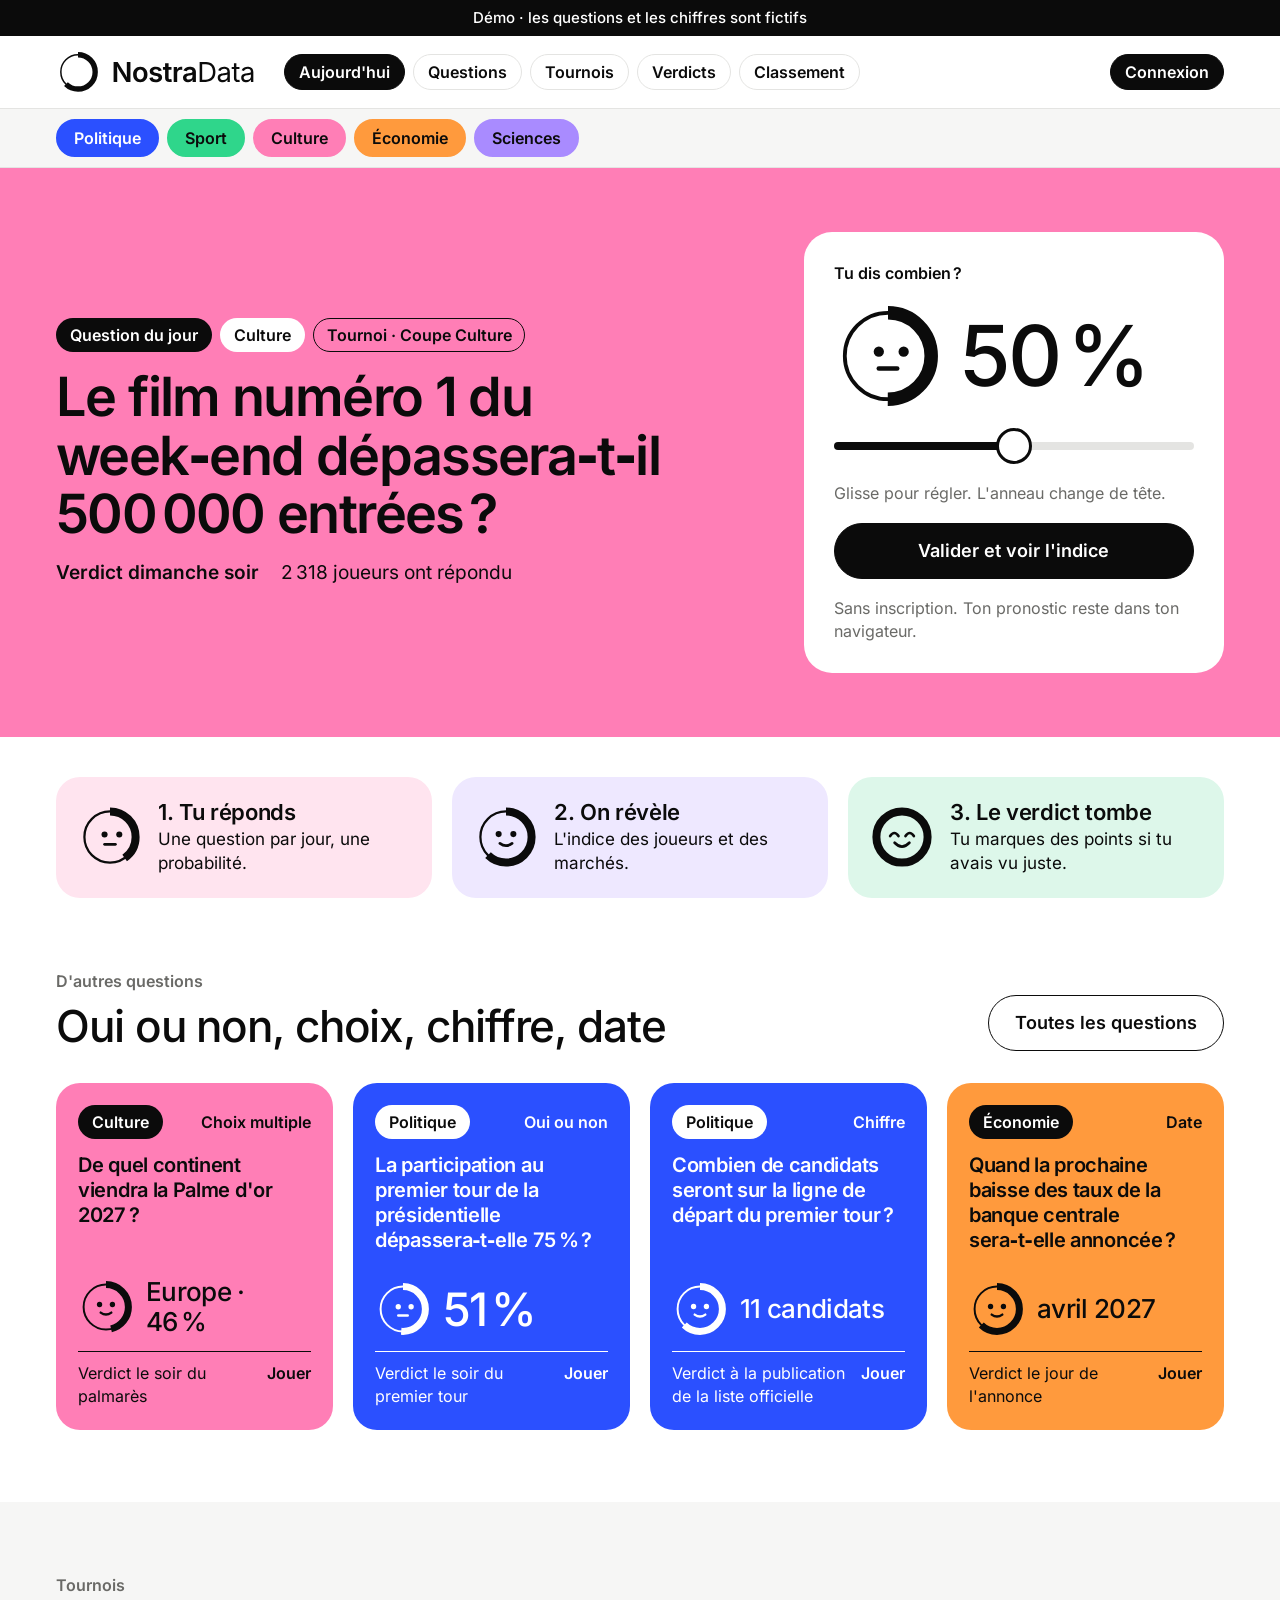
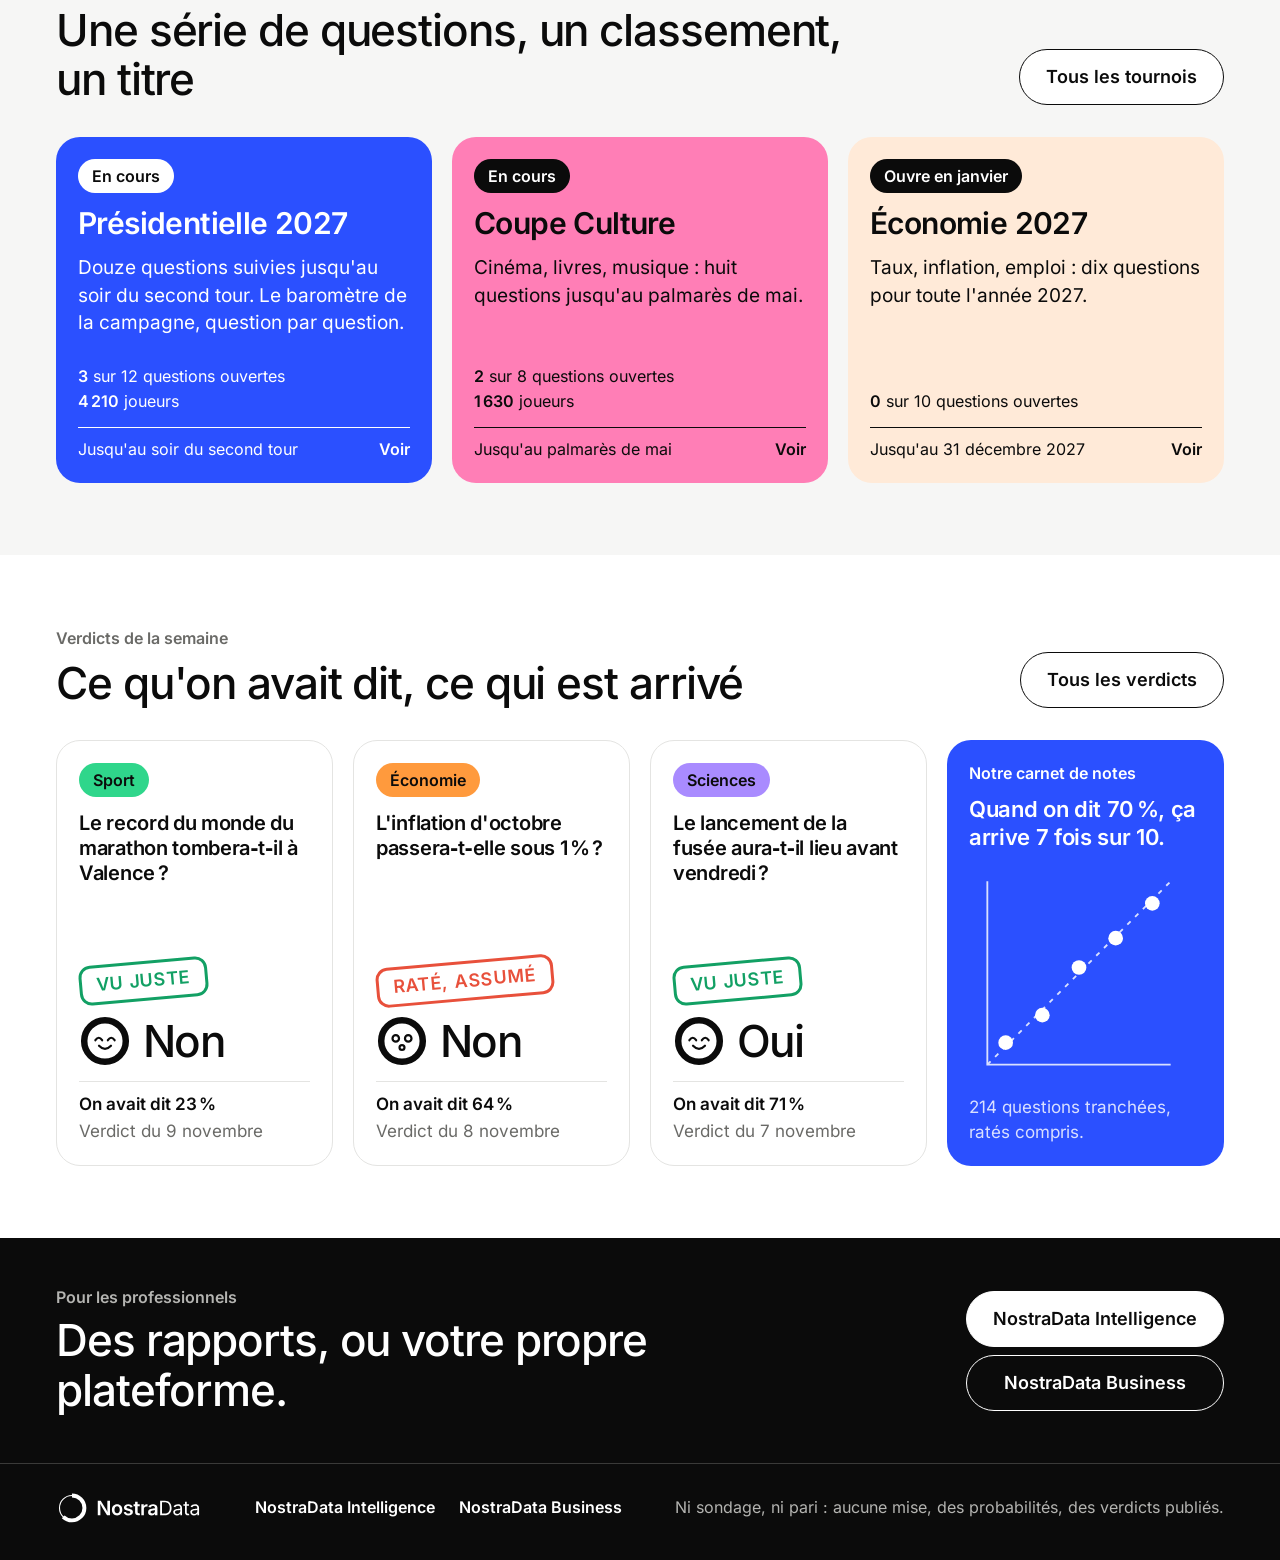
==== commit 63a4acce: "Profil public, classement par catégorie, Intelligence et Business - Profil public d'un joueur : indi" ====
--- a/index.html
+++ b/index.html
@@ -86,15 +86,22 @@
 <section class="pro" id="pro">
   <div class="wrap pro-row">
     <div>
-      <p class="kicker">Média ou marque ?</p>
-      <h2 class="h2">Un baromètre ou un tournoi à votre nom.</h2>
+      <p class="kicker">Pour les professionnels</p>
+      <h2 class="h2">Des rapports, ou votre propre plateforme.</h2>
     </div>
-    <a class="btn btn--blanc" id="pro-contact" href="#pro">Demander une démo</a>
+    <div class="pro-actions">
+      <a class="btn btn--blanc" href="intelligence.html">NostraData Intelligence</a>
+      <a class="btn btn--contour-blanc" href="business.html">NostraData Business</a>
+    </div>
   </div>
 </section>
 <footer class="site-footer">
   <div class="wrap footer-row">
     <img src="assets/img/logo-blanc.svg" alt="NostraData" width="145" height="32">
+    <nav class="footer-links" aria-label="Offres professionnelles">
+      <a href="intelligence.html">NostraData Intelligence</a>
+      <a href="business.html">NostraData Business</a>
+    </nav>
     <p>Ni sondage, ni pari : aucune mise, des probabilités, des verdicts publiés.</p>
   </div>
 </footer>
--- a/assets/css/style.css
+++ b/assets/css/style.css
@@ -178,7 +178,7 @@
 .podium { display: flex; align-items: flex-end; gap: 10px; width: 100%; max-width: 420px; align-self: center; }
 .podium > div { flex: 1 1 0; min-width: 0; display: flex; flex-direction: column; align-items: center; gap: 6px; }
 .podium .face { width: 54px; height: 54px; }
-.podium .name { font-size: 16px; line-height: 22px; font-weight: 600; max-width: 100%; overflow: hidden; text-overflow: ellipsis; white-space: nowrap; }
+.podium .name { text-decoration: none; font-size: 16px; line-height: 22px; font-weight: 600; max-width: 100%; overflow: hidden; text-overflow: ellipsis; white-space: nowrap; }
 .podium .plinth { width: 100%; border-radius: 14px 14px 0 0; display: flex; flex-direction: column; align-items: center; justify-content: center; }
 .podium .plinth .num { font-size: 34px; }
 .podium .plinth span:last-child { font-size: 16px; line-height: 20px; font-weight: 600; }
@@ -188,7 +188,8 @@
 .rank-list li.me { background: var(--bleu-clair); }
 .rank-list .rank { flex: 0 0 38px; font-weight: 600; font-size: 17px; }
 .rank-list .who { flex: 1 1 0; min-width: 0; }
-.rank-list .who .name { font-weight: 600; font-size: 17px; line-height: 24px; }
+.rank-list .who .name { font-weight: 600; font-size: 17px; line-height: 24px; text-decoration: none; }
+.rank-list .who .name:hover, .podium a.name:hover { text-decoration: underline; }
 .rank-list .who .title { font-size: 16px; line-height: 22px; color: var(--gris-600); }
 .rank-list .score { font-weight: 600; font-size: 19px; }
 .defi { flex: 1 1 300px; min-width: 0; background: var(--orange); border-radius: 28px; padding: 22px; display: flex; flex-direction: column; gap: 14px; }
@@ -287,6 +288,58 @@
 .field input:focus-visible { outline: 3px solid var(--bleu); outline-offset: 2px; border-color: var(--encre); }
 .demo-note { background: var(--gris-50); border-radius: 14px; padding: 12px 16px; }
 
+/* Classement par catégorie : filtres colorés */
+.filter[class*="t-"] { border-color: var(--theme); }
+.filter[class*="t-"][aria-pressed="true"] { background: var(--theme); border-color: var(--theme); color: var(--theme-texte); }
+
+/* Profil public */
+.pill--gris { background: var(--gris-50); color: var(--encre); }
+.profile-head { display: flex; flex-wrap: wrap; align-items: center; gap: 20px 28px; }
+.profile-face { flex: 0 0 auto; width: 104px; height: 104px; }
+@media (min-width: 900px) { .profile-face { width: 132px; height: 132px; } }
+.profile-id { flex: 1 1 260px; min-width: 0; display: flex; flex-direction: column; gap: 10px; }
+.profile-id .h2 { overflow-wrap: anywhere; }
+.profile-actions { display: flex; flex-direction: column; gap: 6px; align-items: flex-start; }
+.tiles { display: grid; gap: 16px; grid-template-columns: repeat(auto-fit, minmax(200px, 1fr)); }
+.tile { background: var(--gris-50); border-radius: var(--rayon); padding: 20px 22px; display: flex; flex-direction: column; gap: 6px; }
+.tile .num { font-size: 52px; }
+.profile-calib { flex: 1 1 300px; max-width: 420px; display: flex; }
+.profile-calib .calib { flex: 1 1 auto; }
+.cat-rows { display: flex; flex-direction: column; gap: 16px; }
+.cat-row { display: flex; flex-direction: column; gap: 8px; }
+.cat-top { display: flex; align-items: center; gap: 12px; }
+.cat-top .score { margin-left: auto; font-weight: 600; font-size: 22px; }
+.cat-row .bar-track { background: var(--blanc); }
+.cat-row .bar-fill { background: var(--theme); }
+.tour-rows { display: flex; flex-direction: column; gap: 10px; max-width: 760px; }
+.tour-row { display: flex; flex-wrap: wrap; align-items: center; gap: 10px 16px; text-decoration: none; border: 1px solid var(--gris-200); border-radius: 16px; padding: 12px 16px; }
+.tour-row:hover { border-color: var(--encre); }
+.tour-row .muted { margin-left: auto; }
+
+/* Offres professionnelles (registre institut : noir, blanc, un seul bleu) */
+.pro-actions { display: flex; flex-wrap: wrap; gap: 12px; }
+.btn--contour-blanc { background: transparent; color: var(--blanc); border-color: var(--blanc); }
+.footer-links { display: flex; flex-wrap: wrap; gap: 8px 24px; }
+.footer-links a { color: var(--blanc); font-weight: 600; text-decoration: none; }
+.footer-links a:hover { text-decoration: underline; }
+.inst-hero { background: var(--encre); color: var(--blanc); padding: 48px 0; }
+@media (min-width: 900px) { .inst-hero { padding: 88px 0; } }
+.inst-hero .kicker { color: var(--gris-sombre); }
+.inst-hero h1 { font-size: 36px; line-height: 1.06; font-weight: 500; letter-spacing: -0.03em; max-width: 900px; }
+@media (min-width: 900px) { .inst-hero h1 { font-size: 64px; } }
+.offer { border: 1px solid var(--gris-200); border-radius: var(--rayon); padding: 24px; display: flex; flex-direction: column; gap: 12px; background: var(--blanc); }
+.institut .ticks li::before { background: var(--bleu); }
+.sim { display: flex; flex-wrap: wrap; gap: 20px; align-items: flex-start; }
+.sim-form { flex: 1 1 340px; min-width: 0; background: var(--blanc); border-radius: 28px; padding: 24px; }
+.sim-out { flex: 1 1 320px; min-width: 0; background: var(--encre); color: var(--blanc); border-radius: 28px; padding: 28px; display: flex; flex-direction: column; gap: 12px; position: sticky; top: 16px; }
+.sim-out .kicker { color: var(--gris-sombre); }
+.sim-amount { font-size: 64px; }
+.rows--sombre > div { border-top-color: #3A3A39; }
+.rows--sombre > div > span:first-child { color: var(--gris-sombre); }
+.field select { font: inherit; font-size: 18px; line-height: 26px; padding: 12px 16px; border: 1.5px solid var(--gris-200); border-radius: 14px; background: var(--blanc); color: var(--encre); width: 100%; }
+.field select:hover { border-color: var(--encre); }
+.btn[aria-disabled="true"]:hover { transform: none; }
+
 @media (prefers-reduced-motion: reduce) {
   * { animation: none !important; transition: none !important; }
 }
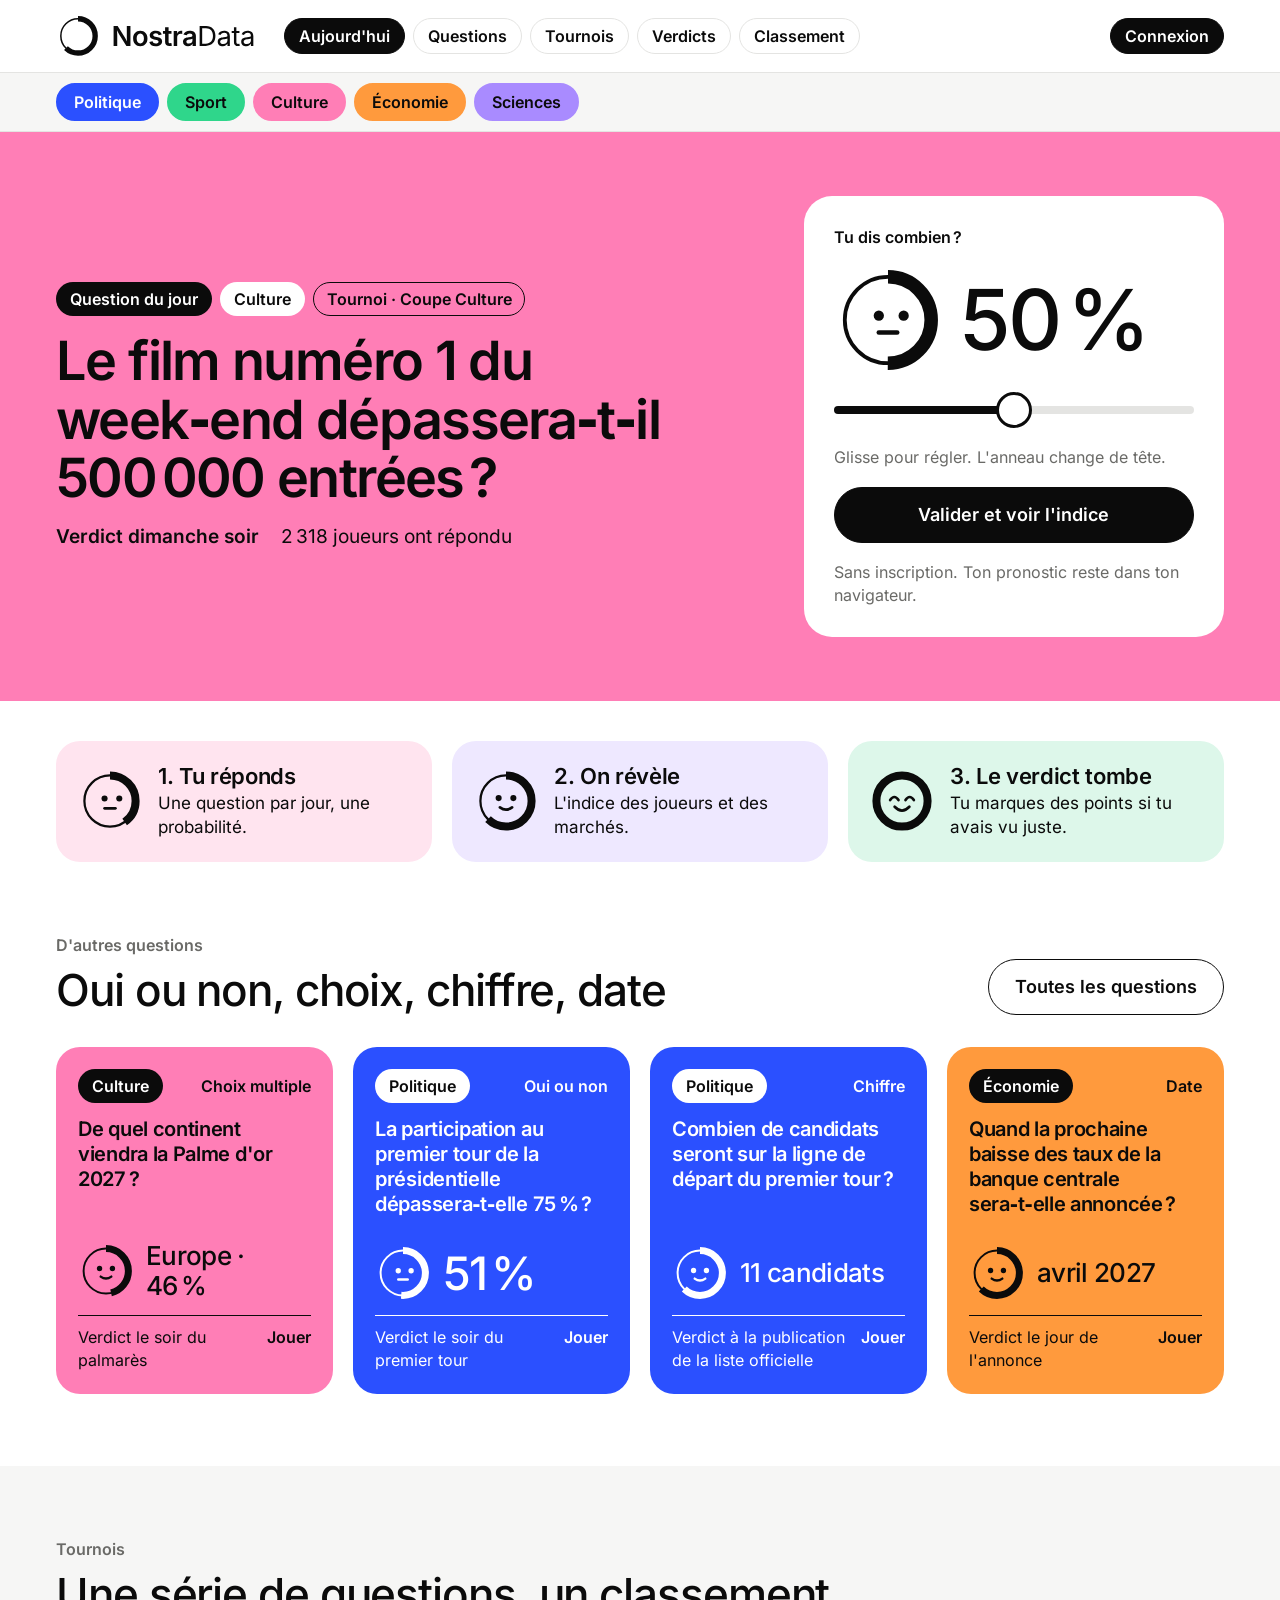
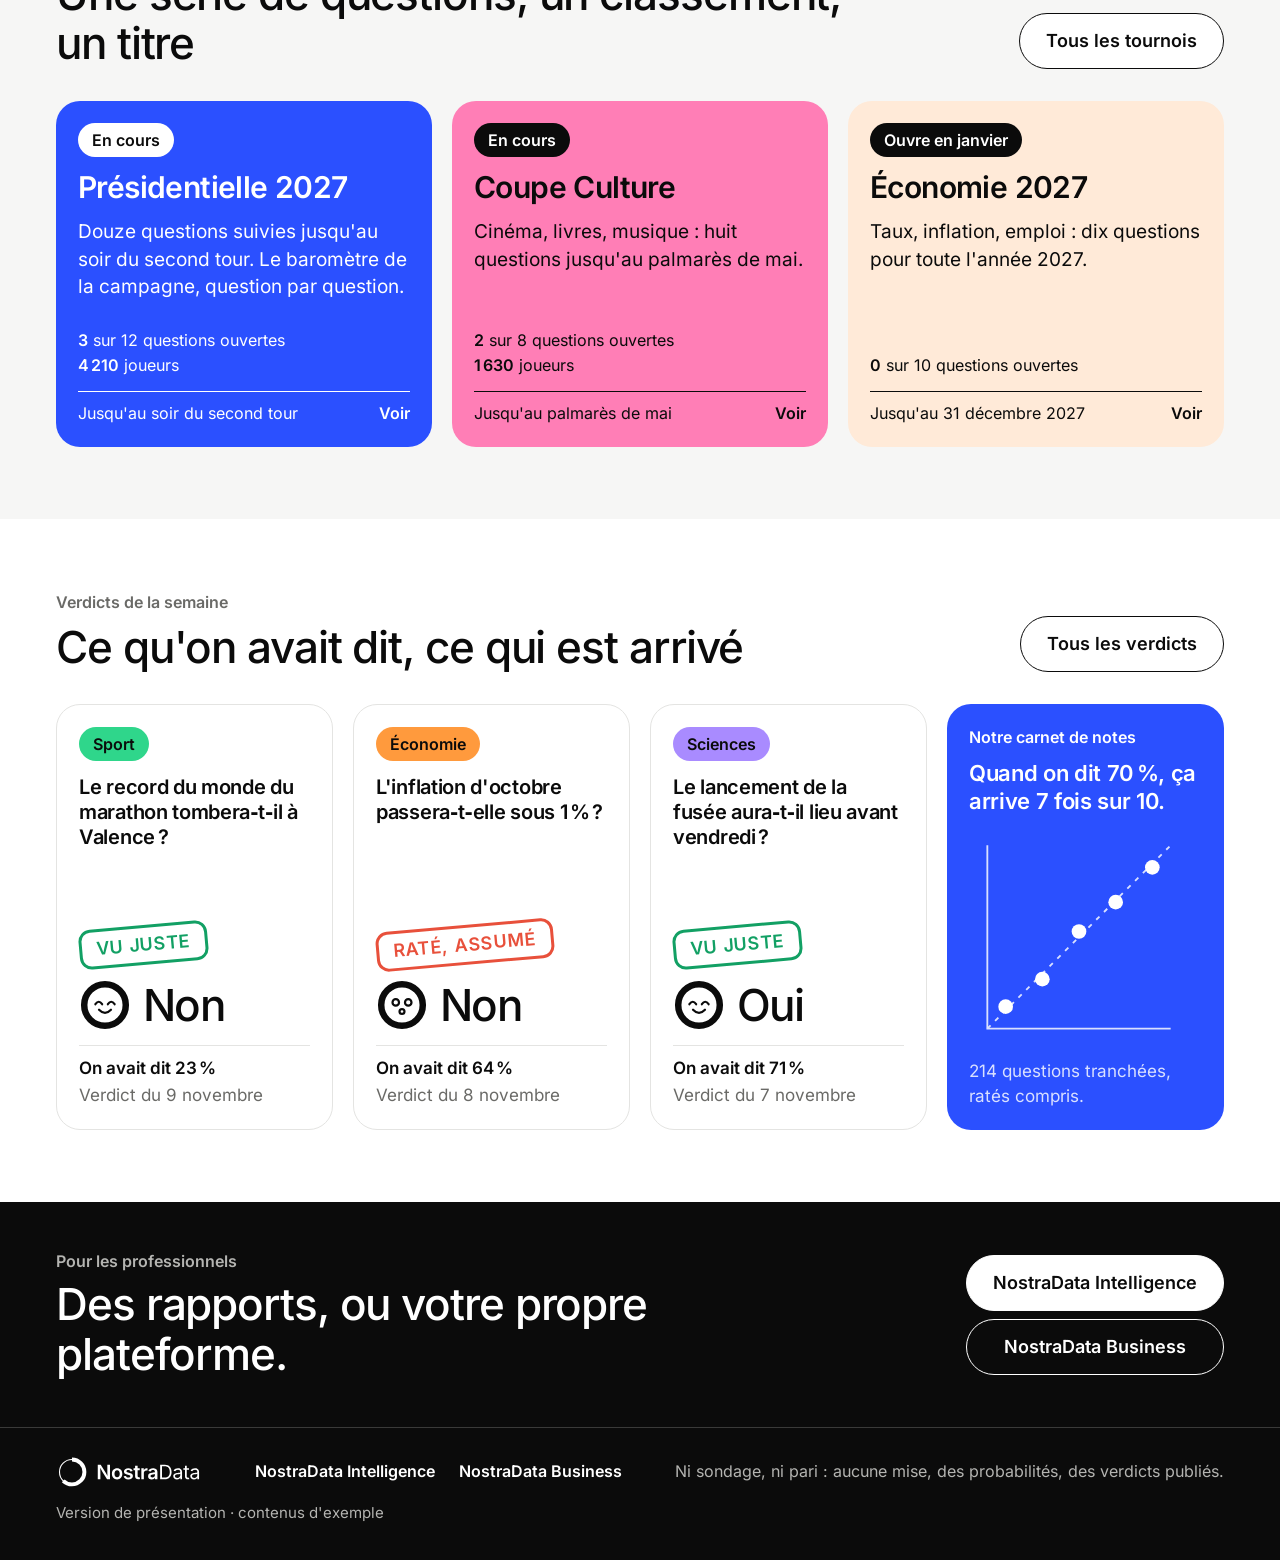
==== commit a58a542e: "Retrait du bandeau et des mentions de démonstration - Bandeau « Démo » retiré de toutes les pages - " ====
--- a/index.html
+++ b/index.html
@@ -12,7 +12,6 @@
 <link rel="stylesheet" href="assets/css/style.css">
 </head>
 <body>
-<div class="demo-bar">Démo · les questions et les chiffres sont fictifs</div>
 <header class="site-header">
   <div class="wrap header-row">
     <a class="brand" href="index.html" aria-label="NostraData, accueil"><img src="assets/img/logo.svg" alt="NostraData" width="200" height="44"></a>
@@ -103,6 +102,7 @@
       <a href="business.html">NostraData Business</a>
     </nav>
     <p>Ni sondage, ni pari : aucune mise, des probabilités, des verdicts publiés.</p>
+    <p class="footer-note">Version de présentation · contenus d'exemple</p>
   </div>
 </footer>
 <script src="assets/js/data.js"></script>
--- a/assets/css/style.css
+++ b/assets/css/style.css
@@ -53,7 +53,6 @@
 .t-sciences  { --theme: var(--violet); --theme-texte: var(--encre); --theme-clair: var(--violet-clair); --theme-inverse: var(--blanc); }
 
 /* Bandeau démo et en-tête */
-.demo-bar { background: var(--encre); color: var(--blanc); text-align: center; font-size: 15px; line-height: 22px; font-weight: 500; padding: 7px 16px; }
 .site-header { border-bottom: 1px solid var(--gris-200); background: var(--blanc); }
 .header-row { display: flex; flex-wrap: wrap; align-items: center; justify-content: space-between; gap: 12px 28px; padding-top: 14px; padding-bottom: 14px; }
 .brand img { height: 36px; width: auto; }
@@ -322,6 +321,7 @@
 .footer-links { display: flex; flex-wrap: wrap; gap: 8px 24px; }
 .footer-links a { color: var(--blanc); font-weight: 600; text-decoration: none; }
 .footer-links a:hover { text-decoration: underline; }
+.footer-note { flex: 1 1 100%; font-size: 15px; line-height: 22px; }
 .inst-hero { background: var(--encre); color: var(--blanc); padding: 48px 0; }
 @media (min-width: 900px) { .inst-hero { padding: 88px 0; } }
 .inst-hero .kicker { color: var(--gris-sombre); }
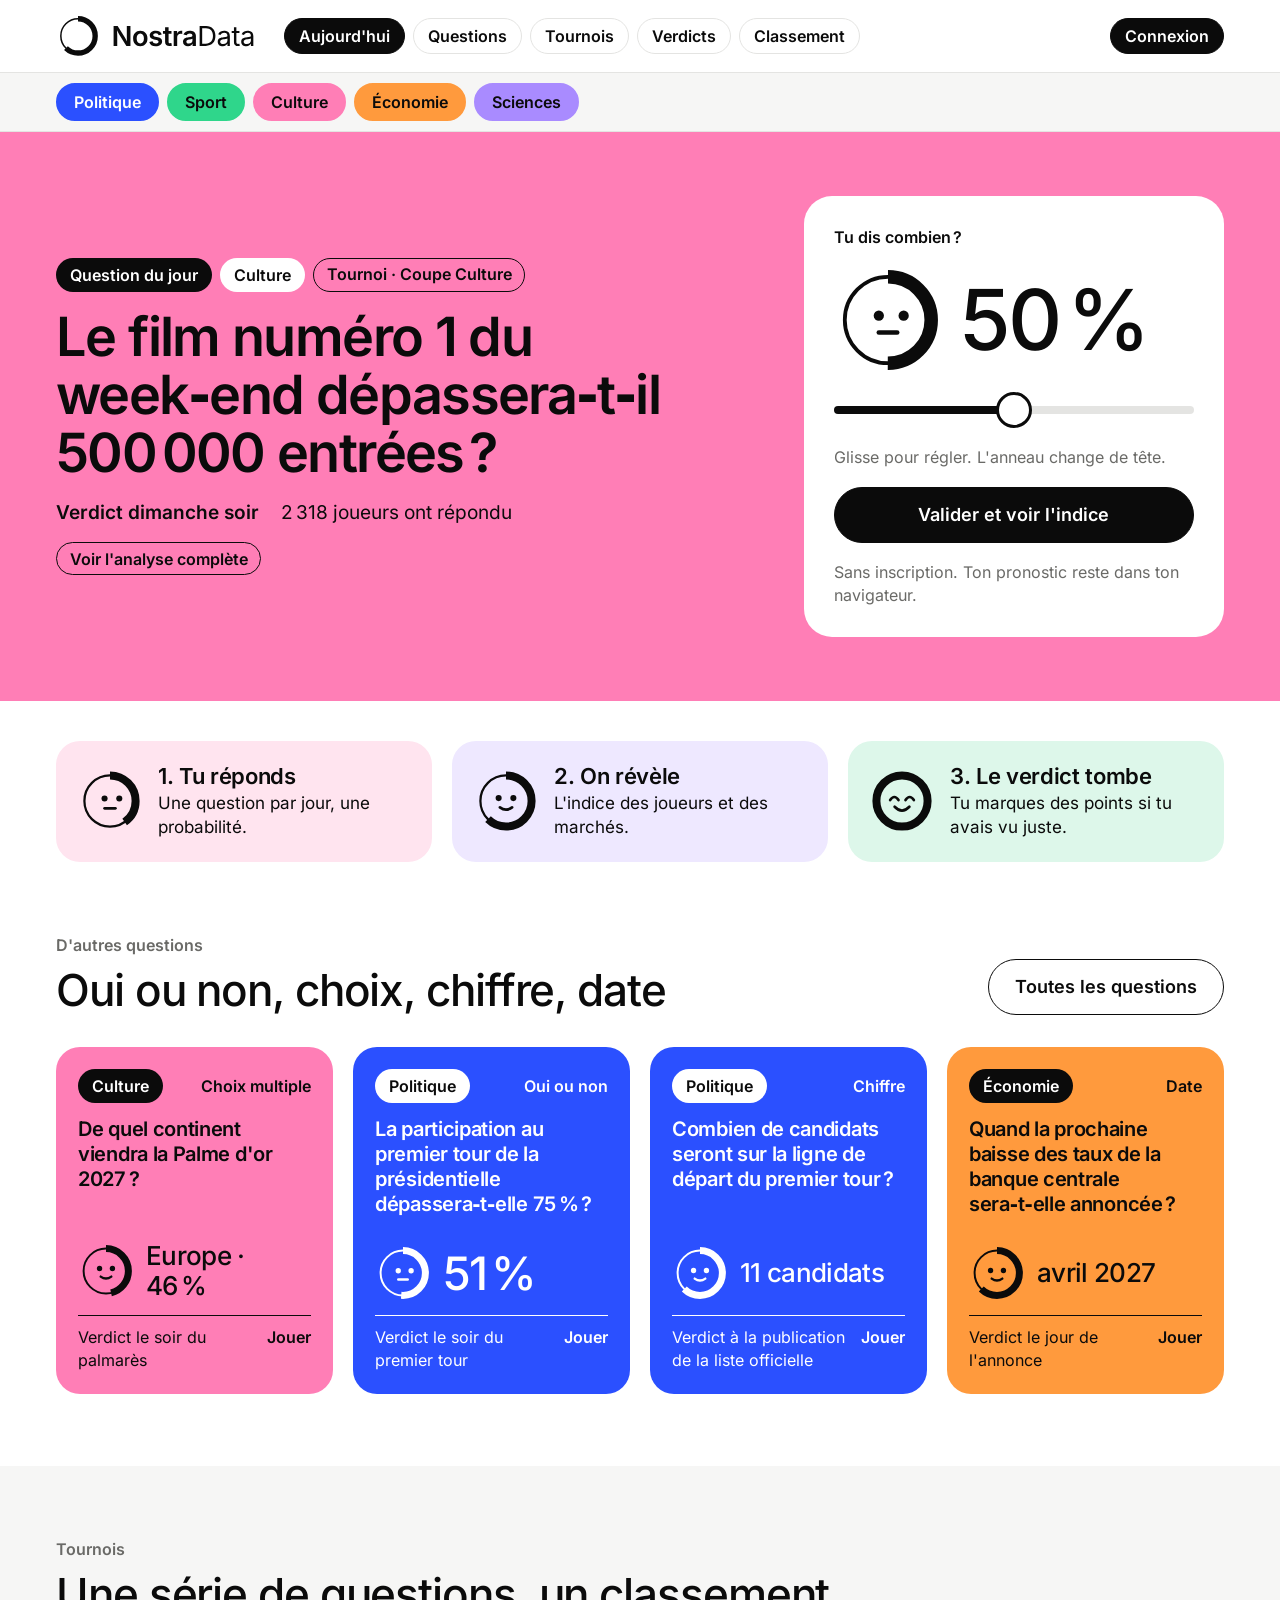
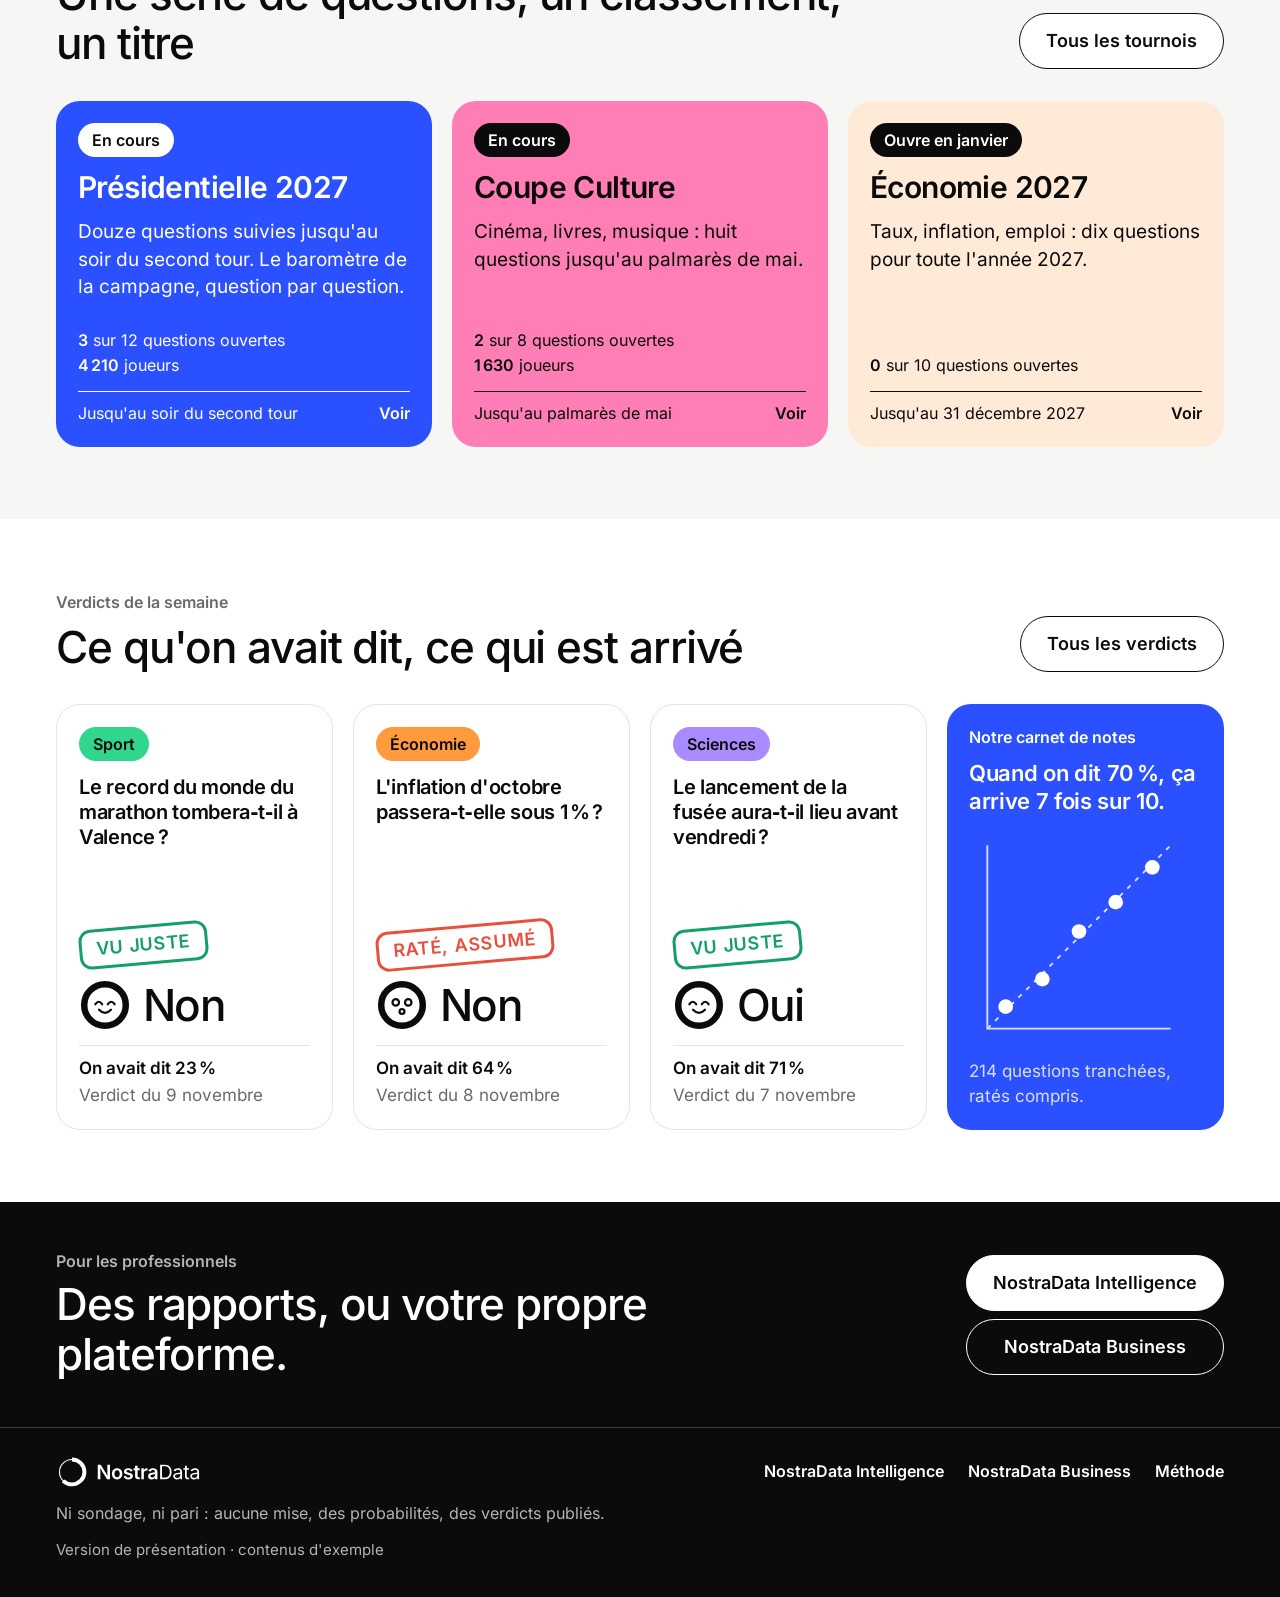
==== commit 452c879b: "Outil d'analyse : courbe, voix, arguments, suivi, export, calibration, méthode - Page question : mis" ====
--- a/index.html
+++ b/index.html
@@ -39,6 +39,7 @@
       <div class="hero-pills" id="q-pills"></div>
       <h1 id="q-text">La question du jour arrive.</h1>
       <div class="hero-meta"><span class="strong" id="q-verdict"></span><span id="q-players"></span></div>
+      <div><a class="pill pill--contour" id="q-full" href="questions.html" hidden>Voir l'analyse complète</a></div>
     </div>
     <div class="play" id="play" data-question="today"><noscript>Active JavaScript pour jouer.</noscript></div>
   </div>
@@ -100,6 +101,7 @@
     <nav class="footer-links" aria-label="Offres professionnelles">
       <a href="intelligence.html">NostraData Intelligence</a>
       <a href="business.html">NostraData Business</a>
+      <a href="methode.html">Méthode</a>
     </nav>
     <p>Ni sondage, ni pari : aucune mise, des probabilités, des verdicts publiés.</p>
     <p class="footer-note">Version de présentation · contenus d'exemple</p>
@@ -107,5 +109,6 @@
 </footer>
 <script src="assets/js/data.js"></script>
 <script src="assets/js/app.js"></script>
+<script src="assets/js/expert.js"></script>
 </body>
 </html>
--- a/assets/css/style.css
+++ b/assets/css/style.css
@@ -340,6 +340,80 @@
 .field select:hover { border-color: var(--encre); }
 .btn[aria-disabled="true"]:hover { transform: none; }
 
+/* ---------- Outil d'analyse (page question) ---------- */
+.stack-s { display: flex; flex-direction: column; gap: 16px; }
+.xgrid { display: grid; gap: 20px; grid-template-columns: minmax(0, 1fr); align-items: start; }
+@media (min-width: 1000px) { .xgrid { grid-template-columns: minmax(0, 1.9fr) minmax(0, 1fr); } }
+.panel { border: 1px solid var(--gris-200); border-radius: var(--rayon); padding: 22px; display: flex; flex-direction: column; gap: 14px; background: var(--blanc); min-width: 0; }
+.panel-head { display: flex; flex-wrap: wrap; align-items: center; justify-content: space-between; gap: 10px 16px; }
+.panel a, .muted a { color: inherit; }
+.tiles .tile .num { overflow-wrap: anywhere; white-space: normal; }
+#x-stats { grid-template-columns: repeat(auto-fit, minmax(150px, 1fr)); }
+#x-stats .tile .num { font-size: 30px; line-height: 1.1; letter-spacing: -0.025em; }
+@media (min-width: 900px) { #x-stats .tile .num { font-size: 34px; } }
+
+.chart { display: flex; gap: 10px; }
+.chart-y { flex: 0 0 auto; max-width: 96px; display: flex; flex-direction: column; justify-content: space-between; text-align: right; font-size: 15px; line-height: 18px; color: var(--gris-600); }
+.chart-plot { position: relative; flex: 1 1 0; min-width: 0; height: 200px; border-left: 1px solid var(--gris-200); border-bottom: 1px solid var(--gris-200); }
+@media (min-width: 900px) { .chart-plot { height: 260px; } }
+.chart-plot svg { position: absolute; inset: 0; width: 100%; height: 100%; overflow: visible; }
+.chart-end, .chart-mark { position: absolute; width: 14px; height: 14px; margin: -7px 0 0 -7px; border-radius: 50%; }
+.chart-end { right: -7px; margin-left: 0; background: var(--encre); }
+.chart-mark { background: var(--blanc); border: 4px solid #E0458A; box-sizing: border-box; }
+.chart-x { display: flex; justify-content: space-between; gap: 12px; font-size: 15px; line-height: 20px; color: var(--gris-600); }
+.chart-legend { display: flex; flex-wrap: wrap; gap: 6px 18px; }
+.chart-legend span { display: inline-flex; align-items: center; gap: 6px; }
+.lg-line { width: 22px; height: 4px; border-radius: 2px; background: var(--encre); }
+.histo { display: flex; align-items: flex-end; gap: 4px; height: 110px; border-bottom: 1px solid var(--gris-200); }
+.histo span { flex: 1 1 0; background: var(--gris-200); border-radius: 4px 4px 0 0; }
+.histo span.is-me { background: var(--rose); }
+.voices { display: flex; flex-direction: column; gap: 12px; }
+.voice .bar-fill { background: var(--gris-200); }
+.voice--index { border-top: 1px solid var(--gris-200); padding-top: 12px; }
+.voice--index .bar-top { font-weight: 600; }
+.voice--index .bar-fill { background: var(--encre); }
+
+.checks { display: flex; flex-direction: column; gap: 10px; }
+.check { display: flex; align-items: center; gap: 10px; cursor: pointer; font-size: 17px; }
+.check input { width: 22px; height: 22px; margin: 0; accent-color: var(--encre); flex: 0 0 auto; }
+.args { display: flex; flex-direction: column; gap: 12px; }
+.arg { background: var(--gris-50); border-radius: 18px; padding: 16px 18px; display: flex; flex-direction: column; gap: 10px; align-items: flex-start; }
+.arg-head { display: flex; flex-wrap: wrap; align-items: center; gap: 8px 12px; }
+.arg .pill { font-size: 15px; line-height: 20px; padding: 4px 12px; }
+.arg .pill--gris { background: var(--blanc); }
+.arg-actions { display: flex; flex-wrap: wrap; align-items: center; gap: 12px 20px; }
+.field textarea { font: inherit; font-size: 17px; line-height: 25px; padding: 12px 16px; border: 1.5px solid var(--gris-200); border-radius: 14px; background: var(--blanc); color: var(--encre); width: 100%; resize: vertical; }
+.field textarea:hover { border-color: var(--encre); }
+.field textarea[readonly] { background: var(--gris-50); font-size: 15px; line-height: 21px; word-break: break-all; }
+
+/* ---------- Questions : barre d'outils et tableau ---------- */
+.toolbar { display: flex; flex-wrap: wrap; gap: 16px; }
+.toolbar .field { flex: 1 1 240px; max-width: 420px; }
+.table-wrap { overflow-x: auto; border: 1px solid var(--gris-200); border-radius: var(--rayon); }
+.qtable { width: 100%; border-collapse: collapse; font-size: 17px; }
+.qtable th { text-align: left; font-size: 16px; font-weight: 600; color: var(--gris-600); padding: 14px 18px; background: var(--gris-50); white-space: nowrap; }
+.qtable td { padding: 14px 18px; border-top: 1px solid var(--gris-200); vertical-align: top; }
+.qtable td:first-child a { font-weight: 600; text-decoration: none; }
+.qtable td:first-child a:hover { text-decoration: underline; }
+.qtable .pill { font-size: 15px; line-height: 20px; padding: 3px 11px; margin-top: 6px; }
+.qtable td:not(:first-child) { white-space: nowrap; }
+.col-wide { display: none; }
+@media (min-width: 800px) { .col-wide { display: table-cell; } }
+.propose { max-width: 720px; }
+
+/* ---------- Calibration et widget ---------- */
+.calib-box { max-width: 860px; margin: 0 auto; border: 1.5px solid var(--encre); border-radius: 28px; padding: 24px; }
+@media (min-width: 900px) { .calib-box { padding: 40px; } }
+.calib-box .rows > div > span:first-child { color: var(--encre); }
+.calib-box .rows > div > span:last-child { flex: 0 0 auto; white-space: nowrap; }
+.widget-body { background: transparent; }
+.widget { max-width: 360px; margin: 0 auto; background: var(--blanc); border: 1.5px solid var(--encre); border-radius: 20px; padding: 18px; display: flex; flex-direction: column; gap: 12px; }
+.widget .qcard-top img { height: 24px; width: auto; }
+.widget svg { width: 100%; height: 56px; }
+.widget .qcard-index .face { width: 50px; height: 50px; }
+.widget .qcard-index .num { font-size: 42px; }
+.widget .qcard-index .num--texte { font-size: 24px; }
+
 @media (prefers-reduced-motion: reduce) {
   * { animation: none !important; transition: none !important; }
 }
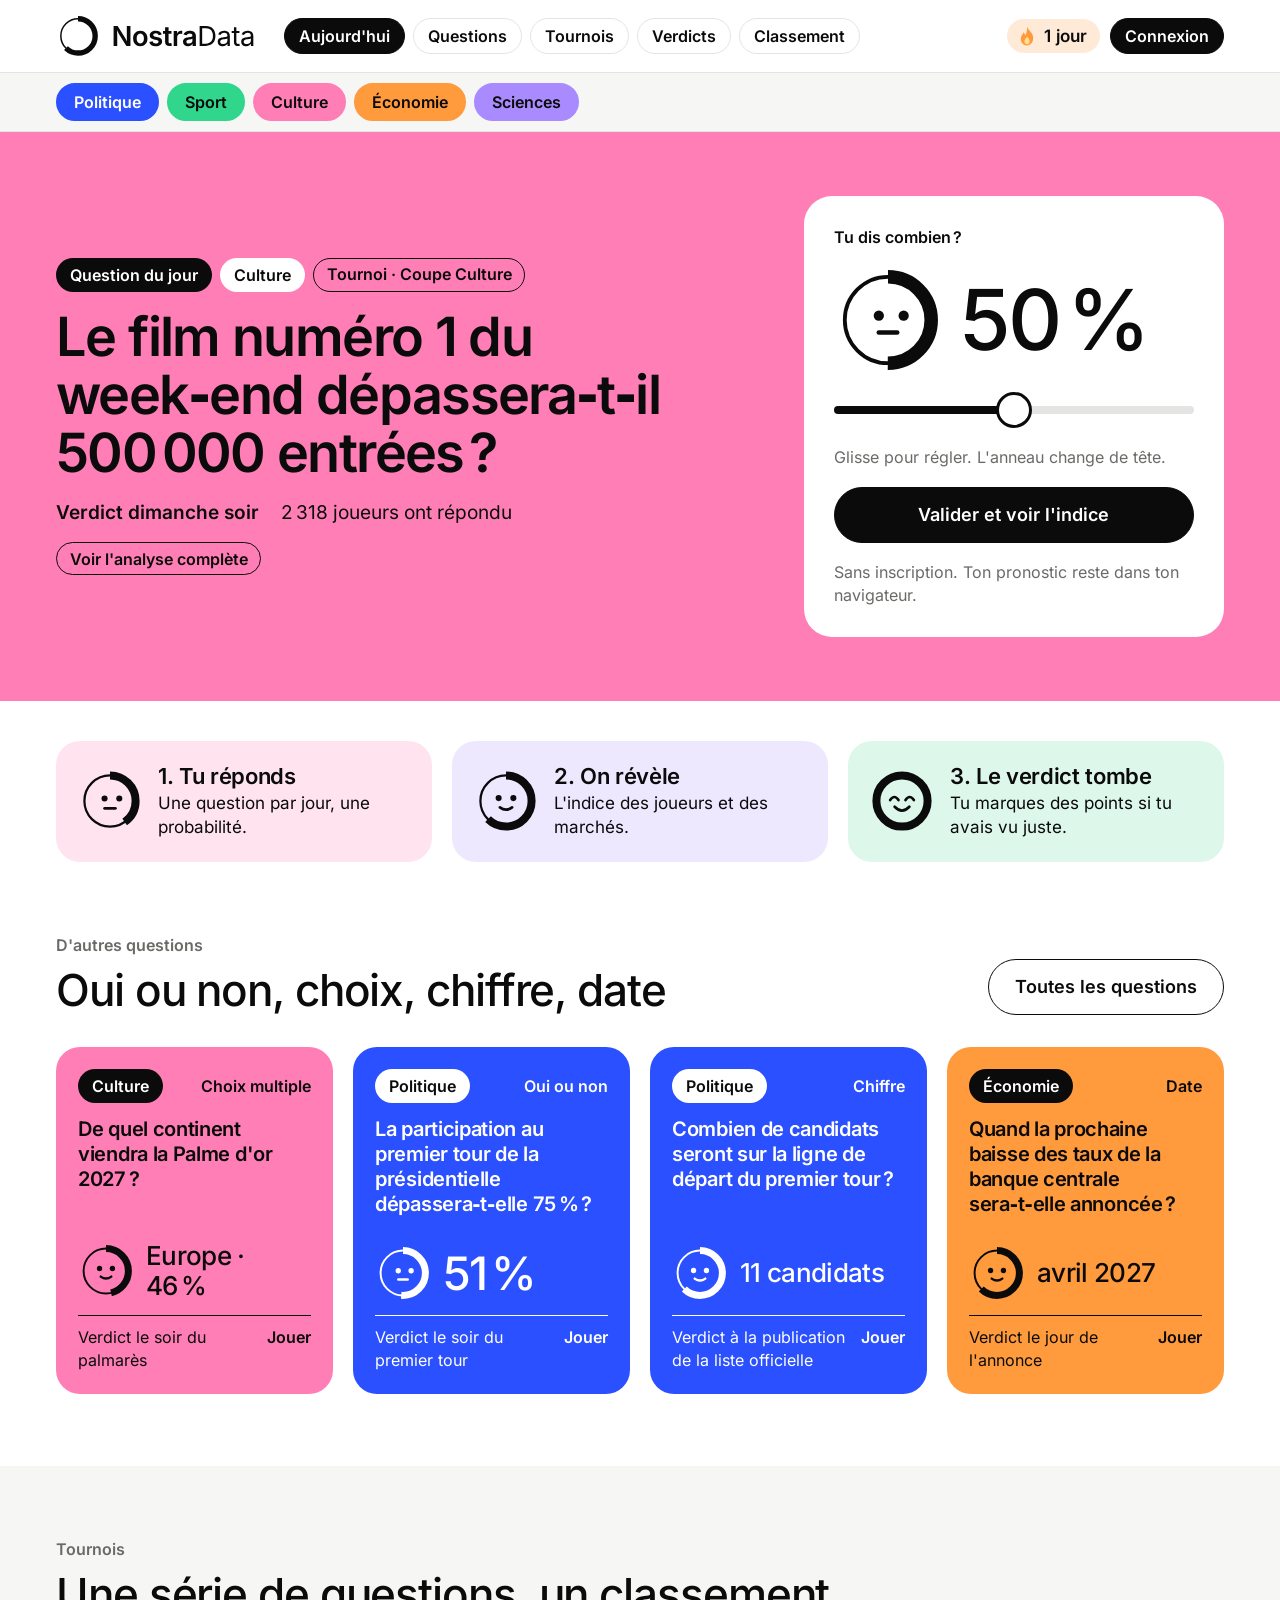
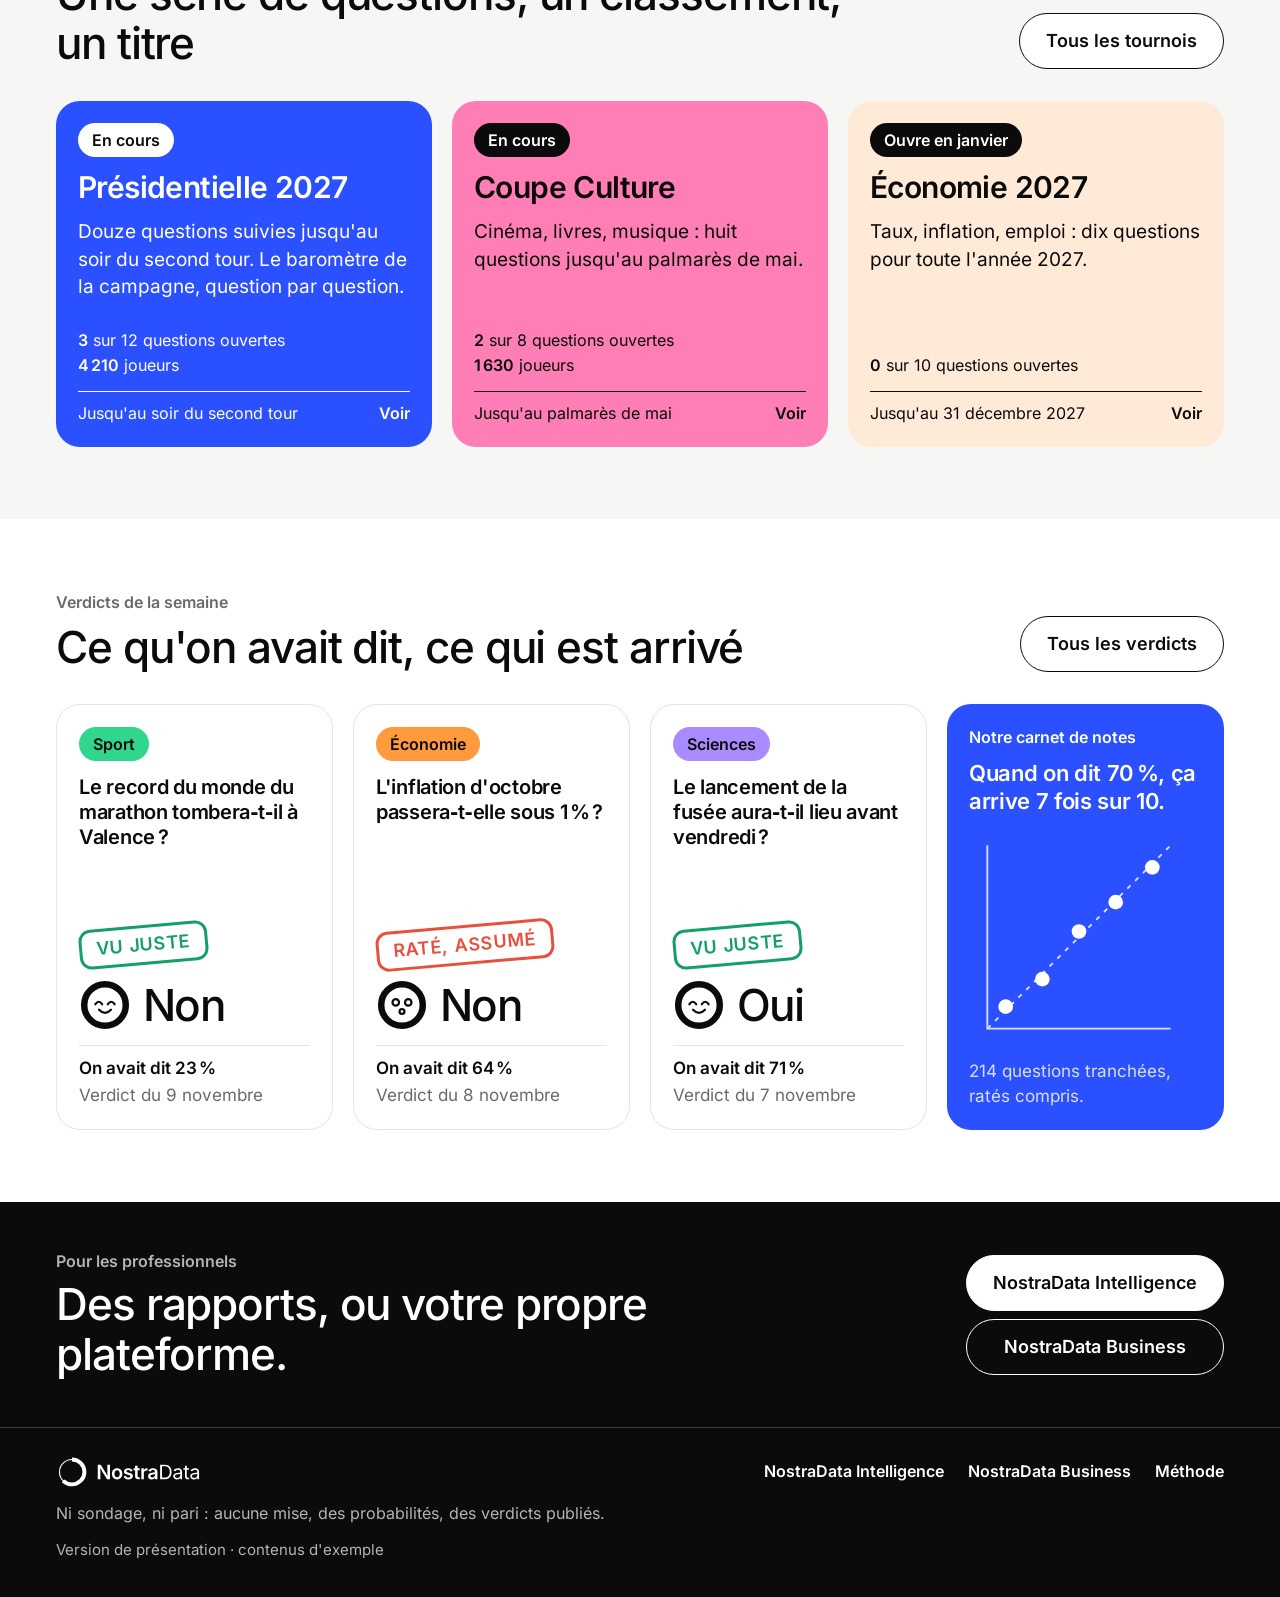
==== commit c95ec6bb: "Flammes : série de jours consécutifs - Flamme et compteur dans l'en-tête, avec trois niveaux (1, 3 e" ====
--- a/index.html
+++ b/index.html
@@ -23,7 +23,7 @@
       <a class="tab" href="classement.html">Classement</a>
     </nav>
     <div class="header-right">
-      <span class="streak" id="streak" hidden></span>
+      <a class="streak" id="streak" href="profil.html" hidden></a>
       <a class="btn btn--petit" id="auth-link" href="connexion.html">Connexion</a>
     </div>
   </div>
--- a/assets/css/style.css
+++ b/assets/css/style.css
@@ -57,8 +57,33 @@
 .header-row { display: flex; flex-wrap: wrap; align-items: center; justify-content: space-between; gap: 12px 28px; padding-top: 14px; padding-bottom: 14px; }
 .brand img { height: 36px; width: auto; }
 .header-right { display: flex; align-items: center; gap: 10px; }
-.streak { display: flex; align-items: center; gap: 8px; background: var(--rose-clair); border-radius: 999px; padding: 5px 14px 5px 6px; font-size: 16px; line-height: 22px; font-weight: 600; white-space: nowrap; }
-.streak .face { width: 30px; height: 30px; }
+@media (max-width: 440px) { .header-row { column-gap: 10px; } .brand img { height: 31px; } .header-right { gap: 8px; } }
+@media (max-width: 380px) { .brand img { height: 26px; } .header-right .btn--petit { padding: 6px 11px; } }
+/* Flammes : jours consécutifs de visite */
+.streak { display: inline-flex; align-items: center; gap: 5px; background: var(--orange-clair); border-radius: 999px; padding: 5px 13px 5px 8px; font-size: 17px; line-height: 22px; font-weight: 600; white-space: nowrap; text-decoration: none; color: var(--encre); }
+.streak:hover { box-shadow: 0 0 0 2px var(--encre); }
+.streak .flame { width: 24px; height: 24px; }
+.streak-label { display: none; }
+@media (min-width: 600px) { .streak-label { display: inline; } }
+.flame-out { fill: var(--orange); }
+.flame-in { fill: #FFE08A; }
+.streak--chaud .flame-out, .streak--feu .flame-out { fill: var(--corail); }
+.streak--feu { background: #FFE5E0; }
+.streak--feu .flame { filter: drop-shadow(0 0 4px rgba(255, 106, 85, 0.7)); }
+.streak--pop .flame { animation: flamme 0.7s ease 0.3s both; transform-origin: 50% 90%; }
+@keyframes flamme { 0% { transform: scale(0.6); } 55% { transform: scale(1.45) rotate(-6deg); } 100% { transform: scale(1); } }
+.streak-panel { background: var(--orange-clair); border-radius: var(--rayon); padding: 22px; display: flex; flex-wrap: wrap; align-items: center; gap: 18px 36px; }
+.streak-panel.streak--feu { background: #FFE5E0; }
+.streak-big { display: flex; align-items: center; gap: 14px; }
+.streak-big .flame { width: 76px; height: 76px; }
+.streak-big .num { font-size: 60px; }
+.week { display: flex; gap: 8px; }
+.week-day { display: flex; flex-direction: column; align-items: center; gap: 2px; font-size: 15px; line-height: 20px; color: var(--gris-600); }
+.week-day .flame { width: 34px; height: 34px; }
+.week-day:not(.is-on) .flame-out { fill: var(--blanc); }
+.week-day:not(.is-on) .flame-in { fill: var(--blanc); }
+.week-day.is-on { color: var(--encre); font-weight: 600; }
+.streak-next { flex: 1 1 260px; }
 .tabs { order: 3; flex: 1 1 100%; display: flex; gap: 8px; overflow-x: auto; scrollbar-width: none; }
 .tabs::-webkit-scrollbar, .cats::-webkit-scrollbar { display: none; }
 @media (min-width: 900px) {
@@ -83,7 +108,7 @@
 .btn:active { transform: translateY(1px); }
 .btn--blanc { background: var(--blanc); color: var(--encre); border-color: var(--blanc); }
 .btn--contour { background: var(--blanc); color: var(--encre); }
-.btn--plein { width: 100%; }
+.btn--plein { width: 100%; white-space: normal; }
 .btn--petit { font-size: 16px; line-height: 22px; padding: 6px 14px; }
 .btn[disabled], .btn[aria-disabled="true"] { opacity: 0.55; cursor: default; transform: none; }
 .link-btn { background: none; border: 0; padding: 0; font: inherit; color: var(--gris-600); text-decoration: underline; cursor: pointer; }
